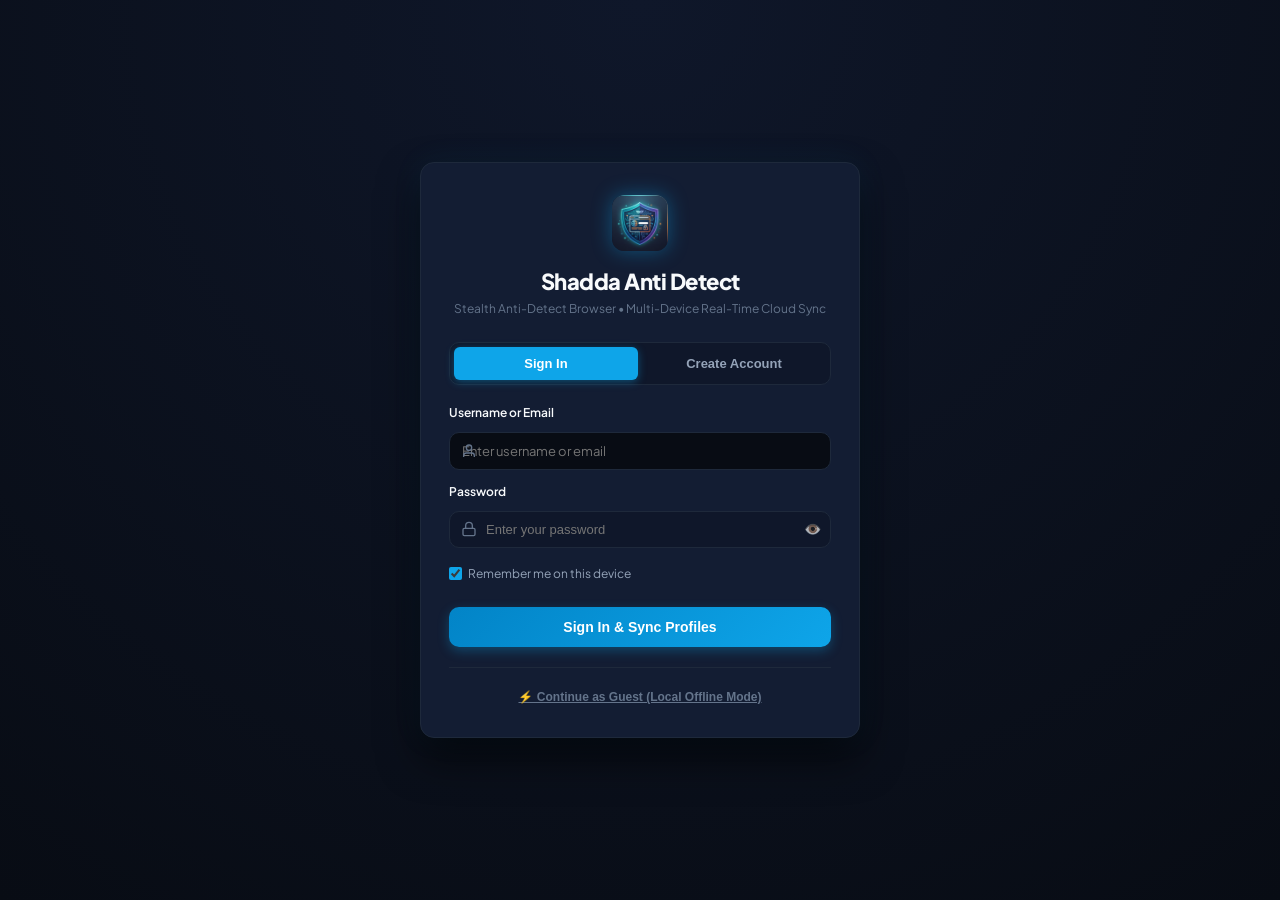
==== android/app/src/main/assets/static/index.html @ b66ddf89 "feat: Add User Login & Register System and Android APK package" ====
<!DOCTYPE html>
<html lang="en">
<head>
  <meta charset="UTF-8">
  <meta name="viewport" content="width=device-width, initial-scale=1.0">
  <title>Shadda Anti Detect v0.1 — Multi-Profile Browser</title>
  <link rel="icon" type="image/x-icon" href="/favicon.ico">
  <link rel="preconnect" href="https://fonts.googleapis.com">
  <link rel="preconnect" href="https://fonts.gstatic.com" crossorigin>
  <link href="https://fonts.googleapis.com/css2?family=Plus+Jakarta+Sans:wght@400;500;600;700;800&family=JetBrains+Mono:wght@400;500;700&display=swap" rel="stylesheet">
  <link rel="stylesheet" href="app.css">
</head>
  <!-- Auth Screen: User Login & Registration -->
  <div id="authScreen" class="auth-screen" style="display: none;">
    <div class="auth-card">
      <div class="auth-brand">
        <img src="/app_icon.png" width="56" height="56" alt="Shadda Anti Detect Logo" class="auth-logo">
        <h1 class="auth-title">Shadda Anti Detect</h1>
        <p class="auth-subtitle">Stealth Anti-Detect Browser • Multi-Device Real-Time Cloud Sync</p>
      </div>

      <!-- Tab Switcher -->
      <div class="auth-tabs">
        <button type="button" class="auth-tab-btn active" id="tabLoginBtn">Sign In</button>
        <button type="button" class="auth-tab-btn" id="tabRegisterBtn">Create Account</button>
      </div>

      <!-- Sign In Form -->
      <form id="loginForm" class="auth-form">
        <div class="auth-alert" id="loginAlert" style="display: none;"></div>

        <div class="form-group">
          <label for="loginIdentifier" style="font-size: 12px; font-weight: 600; color: var(--text-primary); display: block; margin-bottom: 6px;">Username or Email</label>
          <div class="input-with-icon">
            <svg viewBox="0 0 24 24" width="16" height="16" fill="none" stroke="currentColor" stroke-width="2"><path d="M20 21v-2a4 4 0 0 0-4-4H8a4 4 0 0 0-4 4v2"></path><circle cx="12" cy="7" r="4"></circle></svg>
            <input type="text" id="loginIdentifier" placeholder="Enter username or email" required autocomplete="username">
          </div>
        </div>

        <div class="form-group">
          <label for="loginPassword" style="font-size: 12px; font-weight: 600; color: var(--text-primary); display: block; margin-bottom: 6px;">Password</label>
          <div class="input-with-icon">
            <svg viewBox="0 0 24 24" width="16" height="16" fill="none" stroke="currentColor" stroke-width="2"><rect x="3" y="11" width="18" height="11" rx="2" ry="2"></rect><path d="M7 11V7a5 5 0 0 1 10 0v4"></path></svg>
            <input type="password" id="loginPassword" placeholder="Enter your password" required autocomplete="current-password">
            <button type="button" class="btn-toggle-pwd" data-target="loginPassword" title="Show/Hide Password">👁️</button>
          </div>
        </div>

        <div class="auth-options" style="margin: 4px 0 6px 0;">
          <label class="remember-label">
            <input type="checkbox" id="loginRememberMe" checked>
            <span>Remember me on this device</span>
          </label>
        </div>

        <button type="submit" class="btn-primary auth-submit-btn" id="btnSubmitLogin">
          <span>Sign In & Sync Profiles</span>
        </button>
      </form>

      <!-- Register Form -->
      <form id="registerForm" class="auth-form" style="display: none;">
        <div class="auth-alert" id="registerAlert" style="display: none;"></div>

        <div class="form-group">
          <label for="registerUsername" style="font-size: 12px; font-weight: 600; color: var(--text-primary); display: block; margin-bottom: 6px;">Username *</label>
          <div class="input-with-icon">
            <svg viewBox="0 0 24 24" width="16" height="16" fill="none" stroke="currentColor" stroke-width="2"><path d="M20 21v-2a4 4 0 0 0-4-4H8a4 4 0 0 0-4 4v2"></path><circle cx="12" cy="7" r="4"></circle></svg>
            <input type="text" id="registerUsername" placeholder="e.g. shaddo (3-30 letters/numbers)" required autocomplete="username">
          </div>
        </div>

        <div class="form-group">
          <label for="registerEmail" style="font-size: 12px; font-weight: 600; color: var(--text-primary); display: block; margin-bottom: 6px;">Email Address *</label>
          <div class="input-with-icon">
            <svg viewBox="0 0 24 24" width="16" height="16" fill="none" stroke="currentColor" stroke-width="2"><path d="M4 4h16c1.1 0 2 .9 2 2v12c0 1.1-.9 2-2 2H4c-1.1 0-2-.9-2-2V6c0-1.1.9-2 2-2z"></path><polyline points="22,6 12,13 2,6"></polyline></svg>
            <input type="email" id="registerEmail" placeholder="e.g. yourname@example.com" required autocomplete="email">
          </div>
        </div>

        <div class="form-group">
          <label for="registerPassword" style="font-size: 12px; font-weight: 600; color: var(--text-primary); display: block; margin-bottom: 6px;">Password * (min 6 chars)</label>
          <div class="input-with-icon">
            <svg viewBox="0 0 24 24" width="16" height="16" fill="none" stroke="currentColor" stroke-width="2"><rect x="3" y="11" width="18" height="11" rx="2" ry="2"></rect><path d="M7 11V7a5 5 0 0 1 10 0v4"></path></svg>
            <input type="password" id="registerPassword" placeholder="Create password" required minlength="6" autocomplete="new-password">
            <button type="button" class="btn-toggle-pwd" data-target="registerPassword" title="Show/Hide Password">👁️</button>
          </div>
        </div>

        <div class="form-group">
          <label for="registerConfirmPassword" style="font-size: 12px; font-weight: 600; color: var(--text-primary); display: block; margin-bottom: 6px;">Confirm Password *</label>
          <div class="input-with-icon">
            <svg viewBox="0 0 24 24" width="16" height="16" fill="none" stroke="currentColor" stroke-width="2"><rect x="3" y="11" width="18" height="11" rx="2" ry="2"></rect><path d="M7 11V7a5 5 0 0 1 10 0v4"></path></svg>
            <input type="password" id="registerConfirmPassword" placeholder="Re-type password" required minlength="6" autocomplete="new-password">
            <button type="button" class="btn-toggle-pwd" data-target="registerConfirmPassword" title="Show/Hide Password">👁️</button>
          </div>
        </div>

        <button type="submit" class="btn-primary auth-submit-btn" id="btnSubmitRegister">
          <span>Create Account & Start Live Sync</span>
        </button>
      </form>

      <!-- Guest / Offline Local Mode -->
      <div class="auth-footer">
        <button type="button" id="btnGuestMode" class="btn-text" style="font-size: 12px; color: var(--text-muted); text-decoration: underline; cursor: pointer; background: transparent; border: none;">
          ⚡ Continue as Guest (Local Offline Mode)
        </button>
      </div>
    </div>
  </div>

  <div class="app-shell" id="appShell">
    <!-- Top Navigation Bar -->
    <header class="top-nav">
      <div class="nav-brand">
        <div class="brand-logo" style="background: transparent; box-shadow: none;">
          <img src="/app_icon.png" width="36" height="36" alt="Shadda Anti Detect Logo" style="border-radius: 8px; filter: drop-shadow(0 0 8px rgba(14,165,233,0.5));">
        </div>
        <div class="brand-text">
          <h2>Shadda Anti Detect</h2>
          <span class="brand-badge">Multi-Profile Manager</span>
        </div>
      </div>

      <div class="nav-controls">
        <div class="search-box">
          <svg viewBox="0 0 24 24" width="16" height="16" fill="none" stroke="currentColor" stroke-width="2">
            <circle cx="11" cy="11" r="8"></circle>
            <line x1="21" y1="21" x2="16.65" y2="16.65"></line>
          </svg>
          <input type="text" id="searchInput" placeholder="Search profiles, channels, UA...">
        </div>

        

        <button class="btn-secondary" id="btnCloudSync" style="display: flex; align-items: center; gap: 8px; padding: 8px 14px; background: var(--bg-card); border: 1px solid var(--border-color); border-radius: var(--radius-md); color: var(--text-primary); font-size: 13px; font-weight: 600; cursor: pointer;" title="Real-Time Cloud Sync across Devices (Firebase Free)">
          <span id="cloudSyncStatusDot" style="width: 8px; height: 8px; border-radius: 50%; background: #64748b; display: inline-block; transition: all 0.3s; box-shadow: 0 0 6px rgba(100, 116, 139, 0.4);"></span>
          <span style="font-size: 15px;">☁️</span>
          <span id="cloudSyncBtnText">Cloud Sync</span>
        </button>

        <button class="btn-secondary" id="btnCountryProxiesHub" style="display: flex; align-items: center; gap: 8px; padding: 8px 14px; background: var(--bg-card); border: 1px solid var(--border-color); border-radius: var(--radius-md); color: var(--text-primary); font-size: 13px; font-weight: 600; cursor: pointer;" title="Explore & Test Live Country Proxies (Pakistan, India, USA, UK, Germany, Philippines, Russia, etc.)">
          <span style="font-size: 16px;">🌍</span>
          <span>Country Proxies</span>
        </button>

        <button class="btn-secondary" id="btnGithubAccounts" style="display: flex; align-items: center; gap: 8px; padding: 8px 14px; background: var(--bg-card); border: 1px solid var(--border-color); border-radius: var(--radius-md); color: var(--text-primary); font-size: 13px; font-weight: 600; cursor: pointer;">
          <svg viewBox="0 0 24 24" width="16" height="16" fill="currentColor">
            <path d="M12 0c-6.626 0-12 5.373-12 12 0 5.302 3.438 9.8 8.207 11.387.599.111.793-.261.793-.577v-2.234c-3.338.726-4.033-1.416-4.033-1.416-.546-1.387-1.333-1.756-1.333-1.756-1.089-.745.083-.729.083-.729 1.205.084 1.839 1.237 1.839 1.237 1.07 1.834 2.807 1.304 3.492.997.107-.775.418-1.305.762-1.604-2.665-.305-5.467-1.334-5.467-5.931 0-1.311.469-2.381 1.236-3.221-.124-.303-.535-1.524.117-3.176 0 0 1.008-.322 3.301 1.23.957-.266 1.983-.399 3.003-.404 1.02.005 2.047.138 3.006.404 2.291-1.552 3.297-1.23 3.297-1.23.653 1.653.242 2.874.118 3.176.77.84 1.235 1.911 1.235 3.221 0 4.609-2.807 5.624-5.479 5.921.43.372.823 1.102.823 2.222v3.293c0 .319.192.694.801.576 4.765-1.589 8.199-6.086 8.199-11.386 0-6.627-5.373-12-12-12z"/>
          </svg>
          <span>GitHub Accounts</span>
        </button>

        <button class="btn-primary" id="btnNewProfile">
          <svg viewBox="0 0 24 24" width="16" height="16" fill="none" stroke="currentColor" stroke-width="2.5">
            <line x1="12" y1="5" x2="12" y2="19"></line>
            <line x1="5" y1="12" x2="19" y2="12"></line>
          </svg>
          <span>Create Profile</span>
        </button>

        <!-- User Account Menu Button -->
        <div class="user-menu-wrapper" style="position: relative;">
          <button class="btn-secondary" id="btnUserMenu" style="display: flex; align-items: center; gap: 8px; padding: 6px 12px; background: var(--bg-card); border: 1px solid var(--border-color); border-radius: var(--radius-md); color: var(--text-primary); font-size: 13px; font-weight: 600; cursor: pointer;">
            <div id="userAvatarCircle" style="width: 24px; height: 24px; border-radius: 50%; background: linear-gradient(135deg, #0ea5e9, #38bdf8); color: #fff; display: flex; align-items: center; justify-content: center; font-size: 11px; font-weight: 800;">
              U
            </div>
            <span id="navUsername">Account</span>
            <span style="font-size: 10px; opacity: 0.6;">▼</span>
          </button>

          <!-- Dropdown -->
          <div id="userMenuDropdown" style="display: none; position: absolute; top: calc(100% + 6px); right: 0; min-width: 220px; background: var(--bg-surface); border: 1px solid var(--border-color); border-radius: var(--radius-md); box-shadow: 0 10px 25px rgba(0,0,0,0.5); z-index: 1000; padding: 8px;">
            <div style="padding: 8px 10px; border-bottom: 1px solid var(--border-color); margin-bottom: 6px;">
              <div id="menuUserFullName" style="font-weight: 700; font-size: 13px; color: var(--text-primary);">User</div>
              <div id="menuUserEmail" style="font-size: 11.5px; color: var(--text-muted); word-break: break-all;">user@email.com</div>
              <div id="menuUserWorkspace" style="font-size: 10.5px; color: var(--accent-cyan); margin-top: 4px; font-family: 'JetBrains Mono', monospace;">Workspace: ws_user</div>
            </div>
            <button type="button" id="btnOpenCloudSyncFromMenu" class="dropdown-item" style="width: 100%; display: flex; align-items: center; gap: 8px; padding: 8px 10px; border: none; background: transparent; color: var(--text-secondary); font-size: 12px; border-radius: 6px; cursor: pointer; text-align: left;">
              <span>☁️</span> <span>Cloud Sync Settings</span>
            </button>
            <button type="button" id="btnLogout" class="dropdown-item" style="width: 100%; display: flex; align-items: center; gap: 8px; padding: 8px 10px; border: none; background: transparent; color: #ef4444; font-size: 12px; border-radius: 6px; cursor: pointer; text-align: left;">
              <span>🚪</span> <span>Logout & Switch Account</span>
            </button>
          </div>
        </div>
      </div>
    </header>

    <!-- Filter & Stats Bar -->
    <div class="toolbar">
      <div class="filter-pills">
        <button class="pill active" data-filter="all">All (<span id="countAll">0</span>)</button>
        <button class="pill" data-filter="running">Running (<span id="countRunning">0</span>)</button>
        <button class="pill" data-filter="mobile">Mobile Devices (<span id="countMobile">0</span>)</button>
        <button class="pill" data-filter="country">Country Proxies (<span id="countCountry">0</span>)</button>
        <button class="pill" data-filter="github">GitHub Cloud IP (<span id="countGithub">0</span>)</button>
      </div>

      <div class="toolbar-stats" style="display: flex; align-items: center; gap: 10px;">
        <button id="btnSwitchAllDirect" class="btn-text" style="font-size: 11.5px; color: var(--accent-cyan); background: rgba(14, 165, 233, 0.1); border: 1px solid rgba(14, 165, 233, 0.25); border-radius: 6px; padding: 5px 12px; font-weight: 600; cursor: pointer;" title="Make all profiles open instantly in 0.2s with full Anti-Detect stealth">
          ⚡ All Direct (Instant Launch)
        </button>
        <button id="btnAutoUpdateToggle" class="btn-text" style="font-size: 11.5px; color: var(--accent-emerald, #10b981); background: rgba(16, 185, 129, 0.1); border: 1px solid rgba(16, 185, 129, 0.3); border-radius: 6px; padding: 5px 12px; font-weight: 600; cursor: pointer;" title="Turn automatic update notifications on or off">
          🔄 Auto-Update: <span id="autoUpdateState">ON</span>
        </button>
        <span class="status-indicator">
          <span class="pulse-dot"></span>
          System Online
        </span>
      </div>
    </div>

    <!-- Main Content Area: Profiles Grid -->
    <main class="main-content">
      <!-- Remote-Controlled Software Update Announcement Bar -->
      <div id="updateNoticeBar" class="update-notice-bar" style="display: none;">
        <div class="update-notice-content">
          <span class="update-badge">UPDATE</span>
          <div class="update-text">
            <strong id="updateNoticeTitle">Anti-Detect Studio Update Available!</strong>
            <span id="updateNoticeChangelog">Click update to get the latest features and anti-detect patches.</span>
          </div>
        </div>
        <div class="update-actions">
          <button type="button" class="btn-primary update-btn" id="updateNoticeBtn">
            <span id="updateNoticeBtnText">Download Update 🚀</span>
          </button>
        </div>
      </div>

      <div class="profiles-grid" id="profilesGrid">
        <!-- Profile cards rendered dynamically by app.js -->
      </div>

      <!-- Empty State -->
      <div class="empty-state" id="emptyState" style="display: none;">
        <div class="empty-icon">📁</div>
        <h3>No profiles found</h3>
        <p>Create your first isolated browser profile to get started.</p>
        <button class="btn-primary" id="btnEmptyCreate">+ Create Profile</button>
      </div>
    </main>
  </div>

  <!-- Modal: Create / Edit Profile -->
  <div class="modal-overlay" id="profileModal" style="display: none;">
    <div class="modal-card">
      <div class="modal-header">
        <h3 id="modalTitle">Create New Profile</h3>
        <button class="modal-close" id="modalCloseBtn">&times;</button>
      </div>

      <form id="profileForm" class="modal-body">
        <input type="hidden" id="formProfileId">

        <!-- Name & Color -->
        <div class="form-row">
          <div class="form-group flex-3">
            <label>Profile Name / Channel Name *</label>
            <input type="text" id="formName" placeholder="e.g. Channel 1 — Ancient Rome Shorts" required>
          </div>
          <div class="form-group flex-1">
            <label>Color</label>
            <div class="color-picker-wrap">
              <input type="color" id="formColor" value="#0ea5e9">
            </div>
          </div>
        </div>

        <!-- Notes -->
        <div class="form-group">
          <label>Notes / Tags</label>
          <input type="text" id="formNotes" placeholder="e.g. Main Shorts account, upload at 6 PM">
        </div>

        <!-- User-Agent / Device Fingerprint -->
        <div class="form-group">
          <div class="label-with-action">
            <label>Device / User-Agent Fingerprint *</label>
            <button type="button" class="btn-text" id="btnFormRandomUa">🎲 Randomize Device</button>
          </div>
          <select id="formUserAgentSelect" class="form-select" required>
            <!-- Populated dynamically -->
          </select>
        </div>

        <!-- Custom User-Agent Input (Hidden unless Custom is selected) -->
        <div class="form-group" id="formCustomUaGroup" style="display: none;">
          <label>Custom User-Agent String</label>
          <textarea id="formCustomUaInput" rows="2" placeholder="Mozilla/5.0..."></textarea>
        </div>

        <!-- Proxy Configuration -->
        <div class="form-group">
          <label>Proxy Connection</label>
          <div class="radio-cards">
            <label class="radio-card">
              <input type="radio" name="proxyType" value="country">
              <div class="radio-card-content">
                <span class="card-icon">🌍</span>
                <span class="card-title">Country Proxy</span>
                <span class="card-sub">Pakistan, India, USA, UK, Germany, Philippines, etc.</span>
              </div>
            </label>

            <label class="radio-card">
              <input type="radio" name="proxyType" value="github" checked>
              <div class="radio-card-content">
                <span class="card-icon">☁️</span>
                <span class="card-title">GitHub Cloud Runner</span>
                <span class="card-sub">Fresh Microsoft Azure Datacenter IP on launch</span>
              </div>
            </label>

            <label class="radio-card">
              <input type="radio" name="proxyType" value="custom">
              <div class="radio-card-content">
                <span class="card-icon">🔒</span>
                <span class="card-title">Custom Proxy</span>
                <span class="card-sub">SOCKS5 / HTTP proxy of your choice</span>
              </div>
            </label>

            <label class="radio-card">
              <input type="radio" name="proxyType" value="none">
              <div class="radio-card-content">
                <span class="card-icon">🌐</span>
                <span class="card-title">Direct Connection</span>
                <span class="card-sub">Uses your regular network without proxy</span>
              </div>
            </label>
          </div>
        </div>

        <!-- Global Country Proxy Selection Panel -->
        <div id="formCountryProxyGroup" style="display: none; background: rgba(16, 185, 129, 0.04); border: 1px solid rgba(16, 185, 129, 0.3); border-radius: var(--radius-md); padding: 14px; margin-bottom: 16px;">
          <div style="display: flex; justify-content: space-between; align-items: center; margin-bottom: 10px;">
            <label style="font-weight: 700; color: var(--accent-emerald, #10b981); display: flex; align-items: center; gap: 6px; font-size: 13px; margin: 0;">
              <span>🌍</span> Global Country Proxy Pool
            </label>
            <span id="countryProxyCountBadge" style="font-size: 11px; background: rgba(16, 185, 129, 0.15); color: #10b981; padding: 2px 8px; border-radius: 12px; font-weight: 600;">Live Feed Ready</span>
          </div>

          <div style="display: grid; grid-template-columns: 1fr 1fr; gap: 10px; margin-bottom: 10px;">
            <div>
              <label style="font-size: 11.5px; color: var(--text-muted); display: block; margin-bottom: 4px;">Select Country</label>
              <select id="formCountrySelect" class="form-select" style="width: 100%; padding: 8px 10px; background: rgba(255,255,255,0.06); border: 1px solid var(--border-color); border-radius: 6px; color: #fff; font-size: 13px;">
                <option value="PK">🇵🇰 Pakistan</option>
                <option value="IN">🇮🇳 India</option>
                <option value="US">🇺🇸 United States</option>
                <option value="GB">🇬🇧 United Kingdom</option>
                <option value="DE">🇩🇪 Germany</option>
                <option value="PH">🇵🇭 Philippines</option>
                <option value="RU">🇷🇺 Russia</option>
                <option value="CA">🇨🇦 Canada</option>
                <option value="FR">🇫🇷 France</option>
                <option value="NL">🇳🇱 Netherlands</option>
                <option value="SG">🇸🇬 Singapore</option>
                <option value="JP">🇯🇵 Japan</option>
                <option value="AU">🇦🇺 Australia</option>
                <option value="BR">🇧🇷 Brazil</option>
                <option value="TR">🇹🇷 Turkey</option>
                <option value="AE">🇦🇪 United Arab Emirates</option>
              </select>
            </div>
            <div>
              <label style="font-size: 11.5px; color: var(--text-muted); display: block; margin-bottom: 4px;">Assigned Live Proxy</label>
              <div style="display: flex; gap: 6px;">
                <input type="text" id="formCountryProxyInput" placeholder="Click Auto-Assign or pick below" readonly style="flex: 1; font-size: 11.5px; font-family: 'JetBrains Mono', monospace; padding: 8px 10px; background: rgba(255,255,255,0.04); border: 1px solid var(--border-color); border-radius: 6px; color: #10b981; font-weight: 600;">
                <button type="button" id="btnAutoAssignCountryProxy" class="btn-primary" style="padding: 6px 12px; font-size: 11.5px; white-space: nowrap; font-weight: 600; cursor: pointer; background: var(--accent-emerald, #10b981);">
                  ⚡ Auto-Assign
                </button>
              </div>
            </div>
          </div>

          <div id="countryProxyStatusBox" style="background: rgba(0,0,0,0.25); border-radius: 6px; padding: 8px 12px; font-size: 11.5px; display: flex; justify-content: space-between; align-items: center; margin-bottom: 10px;">
            <div id="countryProxyInfoText" style="color: var(--text-muted);">
              Select country and click <strong>Auto-Assign</strong> or select from live verified list below.
            </div>
            <button type="button" id="btnRefreshCountryProxies" class="btn-text" style="font-size: 11px; color: var(--accent-cyan); display: flex; align-items: center; gap: 4px; cursor: pointer;">
              🔄 Refresh List
            </button>
          </div>

          <div style="max-height: 140px; overflow-y: auto; border: 1px solid rgba(255,255,255,0.08); border-radius: 6px; background: rgba(0,0,0,0.2);">
            <table style="width: 100%; border-collapse: collapse; font-size: 11px;">
              <thead>
                <tr style="border-bottom: 1px solid rgba(255,255,255,0.08); color: var(--text-muted); text-align: left;">
                  <th style="padding: 6px 10px;">Proxy Address</th>
                  <th style="padding: 6px 10px;">Type</th>
                  <th style="padding: 6px 10px;">City</th>
                  <th style="padding: 6px 10px;">Ping</th>
                  <th style="padding: 6px 10px; text-align: right;">Action</th>
                </tr>
              </thead>
              <tbody id="countryProxyTableBody">
                <!-- Dynamically populated -->
              </tbody>
            </table>
          </div>
        </div>

        <!-- GitHub Account Selector for this profile -->
        <div class="form-group" id="formGithubAccountGroup">
          <label style="font-size: 12px; color: var(--text-muted); display: flex; justify-content: space-between; align-items: center;">
            <span>GitHub Account for Cloud Runner</span>
            <button type="button" class="btn-text" id="btnOpenGhModalFromForm" style="font-size: 11px;">+ Add New Account</button>
          </label>
          <select id="formGithubAccountSelect" class="form-select">
            <!-- Populated dynamically -->
          </select>
        </div>

        <!-- ixBrowser-Style Easy Custom Proxy Section -->
        <div id="formCustomProxyGroup" style="display: none; background: rgba(14, 165, 233, 0.04); border: 1px solid rgba(14, 165, 233, 0.25); border-radius: var(--radius-md); padding: 14px; margin-bottom: 16px;">
          <div style="display: flex; justify-content: space-between; align-items: center; margin-bottom: 8px;">
            <label style="font-weight: 700; color: var(--accent-cyan); display: flex; align-items: center; gap: 6px; font-size: 13px; margin: 0;">
              <span>⚡</span> Custom Proxy Manager (ixBrowser Style)
            </label>
            <span style="font-size: 11px; color: var(--text-muted);">HTTP / HTTPS / SOCKS5</span>
          </div>

          <!-- Quick Paste Auto-Fill Box -->
          <div style="margin-bottom: 12px;">
            <div style="display: flex; gap: 8px;">
              <input type="text" id="formProxyQuickPaste" placeholder="⚡ Quick Paste: ip:port:user:pass or user:pass@ip:port (auto-fills all)" style="flex: 1; font-size: 12px; font-family: 'JetBrains Mono', monospace; padding: 8px 10px; background: rgba(255,255,255,0.05); border: 1px solid var(--border-color); border-radius: 6px; color: #fff;">
              <button type="button" id="btnAutoFillProxy" class="btn-secondary" style="padding: 6px 14px; font-size: 12px; white-space: nowrap; font-weight: 600; cursor: pointer;">
                Auto-Fill
              </button>
            </div>
            <span style="font-size: 10.5px; color: var(--text-muted); margin-top: 4px; display: block;">
              Works with all proxy formats: <code>ip:port</code>, <code>ip:port:user:pass</code>, <code>user:pass@ip:port</code>, <code>socks5://...</code>
            </span>
          </div>

          <!-- Structured Proxy Inputs Grid -->
          <div style="display: grid; grid-template-columns: 105px 1fr 90px; gap: 8px; margin-bottom: 10px;">
            <div>
              <label style="font-size: 11px; color: var(--text-muted); margin-bottom: 3px; display: block;">Protocol</label>
              <select id="formProxyProtocol" class="form-select" style="padding: 7px 8px; font-size: 12px; font-weight: 600;">
                <option value="http">HTTP</option>
                <option value="https">HTTPS</option>
                <option value="socks5" selected>SOCKS5</option>
              </select>
            </div>
            <div>
              <label style="font-size: 11px; color: var(--text-muted); margin-bottom: 3px; display: block;">Proxy Host / IP</label>
              <input type="text" id="formProxyHost" placeholder="e.g. 185.220.101.5" style="padding: 7px 10px; font-size: 12px; font-family: 'JetBrains Mono', monospace;">
            </div>
            <div>
              <label style="font-size: 11px; color: var(--text-muted); margin-bottom: 3px; display: block;">Port</label>
              <input type="number" id="formProxyPort" placeholder="8080" style="padding: 7px 10px; font-size: 12px; font-family: 'JetBrains Mono', monospace;">
            </div>
          </div>

          <div style="display: grid; grid-template-columns: 1fr 1fr; gap: 8px; margin-bottom: 12px;">
            <div>
              <label style="font-size: 11px; color: var(--text-muted); margin-bottom: 3px; display: block;">Username (Optional)</label>
              <input type="text" id="formProxyUser" placeholder="Leave blank if no auth" style="padding: 7px 10px; font-size: 12px;">
            </div>
            <div>
              <label style="font-size: 11px; color: var(--text-muted); margin-bottom: 3px; display: block;">Password (Optional)</label>
              <input type="password" id="formProxyPass" placeholder="Leave blank if no auth" style="padding: 7px 10px; font-size: 12px;">
            </div>
          </div>

          <!-- Hidden input that holds the assembled customProxy string -->
          <input type="hidden" id="formCustomProxy">

          <!-- 1-Click Test Proxy Button & Status Banner -->
          <div style="display: flex; align-items: center; justify-content: space-between; gap: 10px; flex-wrap: wrap;">
            <button type="button" id="btnTestProxyConn" class="btn-secondary" style="padding: 7px 14px; font-size: 12px; font-weight: 700; display: flex; align-items: center; gap: 6px; background: rgba(14, 165, 233, 0.15); border-color: rgba(14, 165, 233, 0.4); color: var(--accent-cyan); cursor: pointer;">
              <span>⚡</span>
              <span id="btnTestProxyText">Check / Test Proxy</span>
            </button>
            <span id="proxyTestStatusBadge" style="font-size: 11.5px; font-weight: 600; display: none;"></span>
          </div>

          <!-- Diagnostic Result Box -->
          <div id="proxyDiagnosticCard" style="display: none; margin-top: 10px; background: rgba(0,0,0,0.35); border: 1px solid var(--border-color); border-radius: 8px; padding: 10px 12px; font-size: 12px;">
            <div id="proxyDiagContent" style="display: flex; flex-wrap: wrap; gap: 12px; align-items: center;"></div>
            <button type="button" id="btnApplyProxyTimezone" style="display: none; margin-top: 8px; font-size: 11px; background: rgba(16, 185, 129, 0.15); color: #10b981; border: 1px solid rgba(16, 185, 129, 0.35); border-radius: 4px; padding: 5px 10px; cursor: pointer; font-weight: 700;">
              🕒 Auto-Set Profile Timezone to Match Proxy
            </button>
          </div>
        </div>

        <!-- Timezone Configuration -->
        <div class="form-group">
          <label>Timezone (Anti-Detect Spoofing) 🕒</label>
          <select id="formTimezone" class="form-select">
            <optgroup label="⭐ Popular Locations">
              <option value="Asia/Karachi">🇵🇰 Pakistan (Asia/Karachi — PKT UTC+5)</option>
              <option value="Asia/Kolkata">🇮🇳 India (Asia/Kolkata — IST UTC+5:30)</option>
              <option value="Asia/Manila">🇵🇭 Philippines (Asia/Manila — PHT UTC+8)</option>
              <option value="America/New_York" selected>🇺🇸 United States — Eastern (America/New_York — EDT/EST UTC-4/-5)</option>
              <option value="America/Chicago">🇺🇸 United States — Central (America/Chicago — CDT/CST UTC-5/-6)</option>
              <option value="America/Denver">🇺🇸 United States — Mountain (America/Denver — MDT/MST UTC-6/-7)</option>
              <option value="America/Los_Angeles">🇺🇸 United States — Pacific (America/Los_Angeles — PDT/PST UTC-7/-8)</option>
              <option value="Europe/London">🇬🇧 United Kingdom (Europe/London — GMT/BST UTC+0/+1)</option>
              <option value="Europe/Berlin">🇩🇪 Germany (Europe/Berlin — CET/CEST UTC+1/+2)</option>
              <option value="Asia/Dubai">🇦🇪 United Arab Emirates (Asia/Dubai — GST UTC+4)</option>
              <option value="Asia/Singapore">🇸🇬 Singapore (Asia/Singapore — SGT UTC+8)</option>
              <option value="Asia/Tokyo">🇯🇵 Japan (Asia/Tokyo — JST UTC+9)</option>
            </optgroup>
            <optgroup label="🌏 Asia & Middle East">
              <option value="Asia/Riyadh">🇸🇦 Saudi Arabia (Asia/Riyadh — AST UTC+3)</option>
              <option value="Asia/Dhaka">🇧🇩 Bangladesh (Asia/Dhaka — BST UTC+6)</option>
              <option value="Asia/Jakarta">🇮🇩 Indonesia — Jakarta (Asia/Jakarta — WIB UTC+7)</option>
              <option value="Asia/Makassar">🇮🇩 Indonesia — Bali/Makassar (Asia/Makassar — WITA UTC+8)</option>
              <option value="Asia/Kuala_Lumpur">🇲🇾 Malaysia (Asia/Kuala_Lumpur — MYT UTC+8)</option>
              <option value="Asia/Bangkok">🇹🇭 Thailand (Asia/Bangkok — ICT UTC+7)</option>
              <option value="Asia/Ho_Chi_Minh">🇻🇳 Vietnam (Asia/Ho_Chi_Minh — ICT UTC+7)</option>
              <option value="Asia/Seoul">🇰🇷 South Korea (Asia/Seoul — KST UTC+9)</option>
              <option value="Asia/Hong_Kong">🇭🇰 Hong Kong (Asia/Hong_Kong — HKT UTC+8)</option>
              <option value="Asia/Shanghai">🇨🇳 China (Asia/Shanghai — CST UTC+8)</option>
              <option value="Asia/Taipei">🇹🇼 Taiwan (Asia/Taipei — CST UTC+8)</option>
              <option value="Asia/Qatar">🇶🇦 Qatar (Asia/Qatar — AST UTC+3)</option>
              <option value="Asia/Kuwait">🇰🇼 Kuwait (Asia/Kuwait — AST UTC+3)</option>
              <option value="Asia/Muscat">🇴🇲 Oman (Asia/Muscat — GST UTC+4)</option>
              <option value="Asia/Bahrain">🇧🇭 Bahrain (Asia/Bahrain — AST UTC+3)</option>
              <option value="Asia/Baghdad">🇮🇶 Iraq (Asia/Baghdad — AST UTC+3)</option>
              <option value="Asia/Amman">🇯🇴 Jordan (Asia/Amman — EEST UTC+3)</option>
              <option value="Asia/Beirut">🇱🇧 Lebanon (Asia/Beirut — EET/EEST UTC+2/+3)</option>
              <option value="Asia/Jerusalem">🇮🇱 Israel (Asia/Jerusalem — IDT/IST UTC+2/+3)</option>
              <option value="Asia/Tehran">🇮🇷 Iran (Asia/Tehran — IRST UTC+3:30)</option>
              <option value="Asia/Kabul">🇦🇫 Afghanistan (Asia/Kabul — AFT UTC+4:30)</option>
              <option value="Asia/Kathmandu">🇳🇵 Nepal (Asia/Kathmandu — NPT UTC+5:45)</option>
              <option value="Asia/Colombo">🇱🇰 Sri Lanka (Asia/Colombo — SLST UTC+5:30)</option>
              <option value="Asia/Yangon">🇲🇲 Myanmar (Asia/Yangon — MMT UTC+6:30)</option>
              <option value="Asia/Almaty">🇰🇿 Kazakhstan (Asia/Almaty — ALMT UTC+5)</option>
              <option value="Asia/Tashkent">🇺🇿 Uzbekistan (Asia/Tashkent — UZT UTC+5)</option>
            </optgroup>
            <optgroup label="🌍 Europe">
              <option value="Europe/Paris">🇫🇷 France (Europe/Paris — CET/CEST UTC+1/+2)</option>
              <option value="Europe/Amsterdam">🇳🇱 Netherlands (Europe/Amsterdam — CET/CEST UTC+1/+2)</option>
              <option value="Europe/Moscow">🇷🇺 Russia — Moscow (Europe/Moscow — MSK UTC+3)</option>
              <option value="Asia/Yekaterinburg">🇷🇺 Russia — Yekaterinburg (Asia/Yekaterinburg — YEKT UTC+5)</option>
              <option value="Asia/Novosibirsk">🇷🇺 Russia — Novosibirsk (Asia/Novosibirsk — NOVT UTC+7)</option>
              <option value="Asia/Vladivostok">🇷🇺 Russia — Vladivostok (Asia/Vladivostok — VLAT UTC+10)</option>
              <option value="Europe/Rome">🇮🇹 Italy (Europe/Rome — CET/CEST UTC+1/+2)</option>
              <option value="Europe/Madrid">🇪🇸 Spain (Europe/Madrid — CET/CEST UTC+1/+2)</option>
              <option value="Europe/Zurich">🇨🇭 Switzerland (Europe/Zurich — CET/CEST UTC+1/+2)</option>
              <option value="Europe/Stockholm">🇸🇪 Sweden (Europe/Stockholm — CET/CEST UTC+1/+2)</option>
              <option value="Europe/Oslo">🇳🇴 Norway (Europe/Oslo — CET/CEST UTC+1/+2)</option>
              <option value="Europe/Copenhagen">🇩🇰 Denmark (Europe/Copenhagen — CET/CEST UTC+1/+2)</option>
              <option value="Europe/Helsinki">🇫🇮 Finland (Europe/Helsinki — EET/EEST UTC+2/+3)</option>
              <option value="Europe/Warsaw">🇵🇱 Poland (Europe/Warsaw — CET/CEST UTC+1/+2)</option>
              <option value="Europe/Kyiv">🇺🇦 Ukraine (Europe/Kyiv — EET/EEST UTC+2/+3)</option>
              <option value="Europe/Bucharest">🇷🇴 Romania (Europe/Bucharest — EET/EEST UTC+2/+3)</option>
              <option value="Europe/Athens">🇬🇷 Greece (Europe/Athens — EET/EEST UTC+2/+3)</option>
              <option value="Europe/Lisbon">🇵🇹 Portugal (Europe/Lisbon — WET/WEST UTC+0/+1)</option>
              <option value="Europe/Dublin">🇮🇪 Ireland (Europe/Dublin — GMT/IST UTC+0/+1)</option>
              <option value="Europe/Vienna">🇦🇹 Austria (Europe/Vienna — CET/CEST UTC+1/+2)</option>
              <option value="Europe/Brussels">🇧🇪 Belgium (Europe/Brussels — CET/CEST UTC+1/+2)</option>
              <option value="Europe/Prague">🇨🇿 Czech Republic (Europe/Prague — CET/CEST UTC+1/+2)</option>
              <option value="Europe/Budapest">🇭🇺 Hungary (Europe/Budapest — CET/CEST UTC+1/+2)</option>
              <option value="Europe/Istanbul">🇹🇷 Turkey (Europe/Istanbul — TRT UTC+3)</option>
            </optgroup>
            <optgroup label="🌎 Americas">
              <option value="America/Phoenix">🇺🇸 United States — Arizona (America/Phoenix — MST UTC-7)</option>
              <option value="America/Anchorage">🇺🇸 United States — Alaska (America/Anchorage — AKDT/AKST UTC-8/-9)</option>
              <option value="Pacific/Honolulu">🇺🇸 United States — Hawaii (Pacific/Honolulu — HST UTC-10)</option>
              <option value="America/Toronto">🇨🇦 Canada — Toronto / Montreal (America/Toronto — EDT/EST UTC-4/-5)</option>
              <option value="America/Vancouver">🇨🇦 Canada — Vancouver (America/Vancouver — PDT/PST UTC-7/-8)</option>
              <option value="America/Edmonton">🇨🇦 Canada — Edmonton / Calgary (America/Edmonton — MDT/MST UTC-6/-7)</option>
              <option value="America/Winnipeg">🇨🇦 Canada — Winnipeg (America/Winnipeg — CDT/CST UTC-5/-6)</option>
              <option value="America/Halifax">🇨🇦 Canada — Halifax (America/Halifax — ADT/AST UTC-3/-4)</option>
              <option value="America/Mexico_City">🇲🇽 Mexico (America/Mexico_City — CST UTC-6)</option>
              <option value="America/Sao_Paulo">🇧🇷 Brazil (America/Sao_Paulo — BRT UTC-3)</option>
              <option value="America/Argentina/Buenos_Aires">🇦🇷 Argentina (America/Argentina/Buenos_Aires — ART UTC-3)</option>
              <option value="America/Santiago">🇨🇱 Chile (America/Santiago — CLT UTC-3/-4)</option>
              <option value="America/Bogota">🇨🇴 Colombia (America/Bogota — COT UTC-5)</option>
              <option value="America/Lima">🇵🇪 Peru (America/Lima — PET UTC-5)</option>
              <option value="America/Caracas">🇻🇪 Venezuela (America/Caracas — VET UTC-4)</option>
            </optgroup>
            <optgroup label="🦘 Oceania">
              <option value="Australia/Sydney">🇦🇺 Australia — Sydney / Canberra (Australia/Sydney — AEST/AEDT UTC+10/+11)</option>
              <option value="Australia/Melbourne">🇦🇺 Australia — Melbourne (Australia/Melbourne — AEST/AEDT UTC+10/+11)</option>
              <option value="Australia/Brisbane">🇦🇺 Australia — Brisbane (Australia/Brisbane — AEST UTC+10)</option>
              <option value="Australia/Perth">🇦🇺 Australia — Perth (Australia/Perth — AWST UTC+8)</option>
              <option value="Australia/Adelaide">🇦🇺 Australia — Adelaide (Australia/Adelaide — ACST/ACDT UTC+9:30/+10:30)</option>
              <option value="Pacific/Auckland">🇳🇿 New Zealand (Pacific/Auckland — NZDT/NZST UTC+12/+13)</option>
            </optgroup>
            <optgroup label="🌍 Africa">
              <option value="Africa/Cairo">🇪🇬 Egypt (Africa/Cairo — EEST/EET UTC+2/+3)</option>
              <option value="Africa/Johannesburg">🇿🇦 South Africa (Africa/Johannesburg — SAST UTC+2)</option>
              <option value="Africa/Lagos">🇳🇬 Nigeria (Africa/Lagos — WAT UTC+1)</option>
              <option value="Africa/Nairobi">🇰🇪 Kenya (Africa/Nairobi — EAT UTC+3)</option>
              <option value="Africa/Casablanca">🇲🇦 Morocco (Africa/Casablanca — +01 UTC+1)</option>
            </optgroup>
            <optgroup label="🌐 Universal">
              <option value="UTC">🌐 UTC (Universal Coordinated Time / GMT 0:00)</option>
            </optgroup>
          </select>
          <span style="font-size: 11px; color: var(--text-muted); margin-top: 4px; display: block;">
            Websites aur CreepJS ko aapka real Windows Indian timezone (IST) kabhi reveal nahi hoga.
          </span>
        </div>

        <!-- Start URL -->
        <div class="form-group">
          <label>Default Launch URL</label>
          <input type="url" id="formStartUrl" value="https://studio.youtube.com">
        </div>

        <!-- Launch Immediately Checkbox -->
        <!-- Strict Kill Switch Option -->
        <div class="form-group" style="background: rgba(239, 68, 68, 0.06); border: 1px solid rgba(239, 68, 68, 0.3); border-radius: var(--radius-md); padding: 12px 14px; margin-bottom: 12px;">
          <label style="display: flex; align-items: flex-start; gap: 10px; cursor: pointer; text-transform: none; font-size: 13px; font-weight: 600; color: #fff; margin: 0;">
            <input type="checkbox" id="formKillSwitch" checked style="width: 18px; height: 18px; cursor: pointer; accent-color: #ef4444; margin-top: 2px;">
            <div>
              <div style="display: flex; align-items: center; gap: 6px;">
                <span style="color: #f87171;">🛡️ Strict Proxy Kill Switch</span>
                <span style="font-size: 10px; background: rgba(239, 68, 68, 0.25); color: #fca5a5; padding: 1px 6px; border-radius: 4px; font-weight: 700;">AIRTIGHT ZERO LEAK</span>
              </div>
              <span style="font-size: 11.5px; color: var(--text-muted); font-weight: 400; display: block; margin-top: 3px;">
                Locks internet traffic strictly to the selected proxy. If the proxy drops or fails, all network access is completely blocked so your real IP is <strong>never exposed</strong>.
              </span>
            </div>
          </label>
        </div>

        <div class="form-group" id="formAutoLaunchGroup" style="margin-top: 4px;">
          <label style="display: flex; align-items: center; gap: 10px; cursor: pointer; text-transform: none; font-size: 13px; font-weight: 500; color: var(--text-primary);">
            <input type="checkbox" id="formAutoLaunch" checked style="width: 17px; height: 17px; cursor: pointer; accent-color: var(--accent);">
            <span>🚀 Launch browser window immediately after creation</span>
          </label>
        </div>

        <!-- Modal Footer -->
        <div class="modal-footer">
          <button type="button" class="btn-secondary" id="btnCancelModal">Cancel</button>
          <button type="submit" class="btn-primary" id="btnSaveProfile">Save Profile</button>
        </div>
      </form>
    </div>
  </div>

  <!-- Modal: GitHub Accounts Manager -->
  <div class="modal-overlay" id="githubModal" style="display: none;">
    <div class="modal-card" style="max-width: 600px;">
      <div class="modal-header">
        <h3 style="display: flex; align-items: center; gap: 8px;">
          <svg viewBox="0 0 24 24" width="20" height="20" fill="currentColor">
            <path d="M12 0c-6.626 0-12 5.373-12 12 0 5.302 3.438 9.8 8.207 11.387.599.111.793-.261.793-.577v-2.234c-3.338.726-4.033-1.416-4.033-1.416-.546-1.387-1.333-1.756-1.333-1.756-1.089-.745.083-.729.083-.729 1.205.084 1.839 1.237 1.839 1.237 1.07 1.834 2.807 1.304 3.492.997.107-.775.418-1.305.762-1.604-2.665-.305-5.467-1.334-5.467-5.931 0-1.311.469-2.381 1.236-3.221-.124-.303-.535-1.524.117-3.176 0 0 1.008-.322 3.301 1.23.957-.266 1.983-.399 3.003-.404 1.02.005 2.047.138 3.006.404 2.291-1.552 3.297-1.23 3.297-1.23.653 1.653.242 2.874.118 3.176.77.84 1.235 1.911 1.235 3.221 0 4.609-2.807 5.624-5.479 5.921.43.372.823 1.102.823 2.222v3.293c0 .319.192.694.801.576 4.765-1.589 8.199-6.086 8.199-11.386 0-6.627-5.373-12-12-12z"/>
          </svg>
          <span>GitHub Cloud Accounts</span>
        </h3>
        <button class="modal-close" id="githubModalCloseBtn">&times;</button>
      </div>

      <div class="modal-body">
        <p style="font-size: 13px; color: var(--text-secondary); line-height: 1.5; margin-bottom: 16px;">
          Cloud Runner proxies use GitHub Actions (2,000 free minutes/mo per account). Connect multiple accounts so different profiles run from separate quotas and dedicated runner pools.
        </p>

        <div style="font-size: 12px; font-weight: 700; color: var(--text-muted); text-transform: uppercase; margin-bottom: 8px;">
          Connected Accounts
        </div>
        <div id="githubAccountsList" style="display: flex; flex-direction: column; gap: 8px; margin-bottom: 24px;">
          <!-- Loaded dynamically -->
        </div>

        <div style="background: rgba(14, 165, 233, 0.05); border: 1px dashed var(--border-highlight); border-radius: var(--radius-md); padding: 16px;">
          <h4 style="font-size: 13px; font-weight: 700; margin-bottom: 12px; color: var(--text-primary); display: flex; align-items: center; gap: 6px;">
            <span>+ Connect Another GitHub Account</span>
          </h4>

          <!-- Direct Token Generation Link Card -->
          <div style="background: rgba(14, 165, 233, 0.08); border: 1px solid rgba(14, 165, 233, 0.25); border-radius: var(--radius-md); padding: 12px 14px; margin-bottom: 14px;">
            <div style="display: flex; justify-content: space-between; align-items: center; margin-bottom: 6px;">
              <span style="font-size: 12px; font-weight: 700; color: var(--accent-cyan); display: flex; align-items: center; gap: 6px;">
                <span>⚡ 1-Click Direct Token Link:</span>
              </span>
              <div style="display: flex; gap: 6px;">
                <button type="button" id="btnCopyGhLink" class="btn-text" style="font-size: 11px; background: rgba(255,255,255,0.06); padding: 4px 10px; border-radius: 4px; border: 1px solid var(--border-color); color: var(--text-primary); cursor: pointer;">
                  📋 Copy Link
                </button>
                <a id="btnOpenGhLink" href="https://github.com/settings/tokens/new?description=AntiDetect-Studio-Proxy&scopes=repo,workflow" target="_blank" style="font-size: 11px; background: var(--accent-cyan); color: #fff; text-decoration: none; padding: 4px 10px; border-radius: 4px; font-weight: 600; display: inline-flex; align-items: center; gap: 4px;">
                  <span>Open Link ↗</span>
                </a>
              </div>
            </div>
            <p style="font-size: 11.5px; color: var(--text-secondary); line-height: 1.45; margin: 0;">
              Yeh link aap jis bhi browser mein kholenge, wahan GitHub account login karne ke baad <strong>repo & workflow</strong> permissions pehle se select milengi. Bas neeche <strong>"Generate token"</strong> dabayein aur token copy karke yahan daal dein!
            </p>
          </div>

          <form id="addGhAccountForm">
            <div class="form-group">
              <label style="font-size: 12px;">Personal Access Token (PAT) *</label>
              <input type="password" id="ghTokenInput" placeholder="ghp_... or gho_..." required style="font-family: 'JetBrains Mono', monospace; font-size: 12px;">
              <span style="font-size: 11px; color: var(--text-muted); margin-top: 4px; display: block;">
                Token generated via link above (scopes: <code>repo</code> & <code>workflow</code>).
              </span>
            </div>
            <div class="form-row" style="margin-bottom: 12px;">
              <div class="form-group flex-2">
                <label style="font-size: 12px;">Account Label (Optional)</label>
                <input type="text" id="ghLabelInput" placeholder="e.g. Channel 2 Dedicated Account">
              </div>
              <div class="form-group flex-1" style="display: flex; align-items: flex-end; padding-bottom: 6px;">
                <label style="display: flex; align-items: center; gap: 8px; font-size: 12px; cursor: pointer; color: var(--text-primary);">
                  <input type="checkbox" id="ghIsDefaultInput" style="width: 15px; height: 15px; accent-color: var(--accent-cyan);">
                  <span>Default</span>
                </label>
              </div>
            </div>
            <button type="submit" class="btn-primary" id="btnSubmitGhAccount" style="width: 100%; justify-content: center;">
              <span>Verify & Connect Account</span>
            </button>
          </form>
        </div>
      </div>
    </div>
  <!-- Modal: Real-Time Multi-Device Cloud Sync -->
  <div class="modal-overlay" id="cloudSyncModal" style="display: none;">
    <div class="modal-card" style="max-width: 680px; width: 95%;">
      <div class="modal-header">
        <div>
          <h3 style="display: flex; align-items: center; gap: 8px; margin: 0;">
            <span style="font-size: 20px;">☁️</span>
            <span>Real-Time Multi-Device Cloud Sync</span>
          </h3>
          <p style="font-size: 12px; color: var(--text-muted); margin: 4px 0 0 0;">
            Keep your profiles, proxies, and configurations synchronized in real-time across Windows & Mac ($0/month forever with Google Firebase).
          </p>
        </div>
        <button type="button" class="btn-icon" id="btnCloseCloudSyncModal" style="cursor: pointer;">&times;</button>
      </div>

      <div class="modal-body" style="padding: 16px 20px;">
        <!-- Status & Mode Banner -->
        <div id="cloudSyncStatusBanner" style="background: rgba(255, 255, 255, 0.03); border: 1px solid var(--border-color); border-radius: var(--radius-md); padding: 14px 16px; margin-bottom: 18px; display: flex; justify-content: space-between; align-items: center;">
          <div style="display: flex; align-items: center; gap: 12px;">
            <div id="cloudSyncBigDot" style="width: 14px; height: 14px; border-radius: 50%; background: #64748b; box-shadow: 0 0 8px rgba(100, 116, 139, 0.5); transition: all 0.3s;"></div>
            <div>
              <div style="font-size: 13px; font-weight: 700; color: var(--text-primary); display: flex; align-items: center; gap: 8px;">
                <span id="cloudSyncStatusTitle">Offline (Local Workspace)</span>
                <span id="cloudSyncStatusTag" style="font-size: 10px; text-transform: uppercase; background: rgba(255,255,255,0.08); padding: 2px 7px; border-radius: 4px; color: var(--text-muted);">LOCAL ONLY</span>
              </div>
              <div style="font-size: 11.5px; color: var(--text-muted); margin-top: 2px;">
                <span id="cloudSyncLastSyncTime">Last sync: Never</span>
              </div>
            </div>
          </div>
          <div style="display: flex; gap: 8px;">
            <button type="button" id="btnPushCloudSync" class="btn-secondary" style="font-size: 11.5px; padding: 6px 12px; display: none;" title="Push your current local profiles to the cloud room">
              📤 Push to Cloud
            </button>
            <button type="button" id="btnPullCloudSync" class="btn-secondary" style="font-size: 11.5px; padding: 6px 12px; display: none;" title="Fetch latest profiles from cloud room">
              📥 Pull from Cloud
            </button>
          </div>
        </div>

        <!-- Room Key & Database Form -->
        <div style="background: rgba(14, 165, 233, 0.04); border: 1px solid rgba(14, 165, 233, 0.2); border-radius: var(--radius-md); padding: 16px; margin-bottom: 18px;">
          <div class="form-group" style="margin-bottom: 14px;">
            <label style="font-size: 12px; font-weight: 700; color: var(--text-primary); display: flex; justify-content: space-between; align-items: center;">
              <span>🔑 Sync Room Key (Secret Workspace Name) *</span>
              <div style="display: flex; gap: 8px;">
                <button type="button" id="btnGenRoomKey" class="btn-text" style="font-size: 11px; color: var(--accent-cyan); background: transparent; border: none; cursor: pointer; text-decoration: underline;">
                  🎲 Generate Random
                </button>
                <button type="button" id="btnCopyRoomKey" class="btn-text" style="font-size: 11px; color: var(--text-secondary); background: transparent; border: none; cursor: pointer; text-decoration: underline;">
                  📋 Copy Key
                </button>
              </div>
            </label>
            <input type="text" id="cloudSyncRoomKey" placeholder="e.g. shadda-vault-491 or my-team-workspace" style="font-family: 'JetBrains Mono', monospace; font-size: 13px; font-weight: 600; letter-spacing: 0.5px; margin-top: 6px;" required>
            <span style="font-size: 11.5px; color: var(--text-muted); margin-top: 4px; display: block; line-height: 1.4;">
              Devices sharing the <strong>exact same Room Key</strong> will automatically synchronize in real-time. Keep this key private.
            </span>
          </div>

          <div class="form-group" style="margin-bottom: 14px;">
            <label style="font-size: 12px; font-weight: 700; color: var(--text-primary);">
              🌐 Firebase Realtime Database URL
            </label>
            <input type="url" id="cloudSyncFirebaseUrl" placeholder="https://<your-project>-default-rtdb.firebaseio.com" style="font-family: 'JetBrains Mono', monospace; font-size: 12px; margin-top: 6px;" value="https://user-ananlytics-default-rtdb.firebaseio.com">
            <span style="font-size: 11px; color: var(--text-muted); margin-top: 4px; display: block;">
              Pre-configured with free global Firebase endpoint (Ready to use instantly). You can also provide your own personal Firebase DB URL.
            </span>
          </div>

          <div style="display: flex; gap: 10px; margin-top: 16px;">
            <button type="button" id="btnSaveCloudSync" class="btn-primary" style="flex: 2; justify-content: center;">
              <span>⚡ Connect & Start Live Sync</span>
            </button>
            <button type="button" id="btnDisconnectCloudSync" class="btn-secondary" style="flex: 1; justify-content: center; display: none; color: #ef4444; border-color: rgba(239, 68, 68, 0.3);">
              <span>Disconnect</span>
            </button>
          </div>
        </div>

        <!-- 2-Step Multi-Device Guide -->
        <div style="background: rgba(255, 255, 255, 0.02); border: 1px solid var(--border-color); border-radius: var(--radius-md); padding: 14px 16px;">
          <h4 style="font-size: 12px; font-weight: 700; text-transform: uppercase; letter-spacing: 0.5px; color: var(--text-muted); margin: 0 0 10px 0;">
            📱 How to link your 2nd Device (Laptop / Windows / Mac)
          </h4>
          <ol style="margin: 0; padding-left: 20px; font-size: 12px; color: var(--text-secondary); line-height: 1.6;">
            <li>On <strong>Device 1</strong>: Enter a Room Key above and click <strong>"Connect & Start Live Sync"</strong>.</li>
            <li>On <strong>Device 2</strong>: Open Shadda Anti-Detect, open <strong>Cloud Sync</strong>, enter the <strong>exact same Room Key</strong>, and click <strong>"Connect"</strong>.</li>
            <li><strong>Done!</strong> Any profile created, updated, or deleted on either device will mirror across both devices instantly in under 100 milliseconds.</li>
          </ol>
        </div>
      </div>
    </div>
  </div>

  <!-- Modal: Global Country Proxies Hub -->
  <div class="modal-overlay" id="countryProxiesModal" style="display: none;">
    <div class="modal-card" style="max-width: 820px; width: 95%;">
      <div class="modal-header">
        <div>
          <h3 style="display: flex; align-items: center; gap: 8px; margin: 0;">
            <span>🌍</span>
            <span>Global Country Proxy Hub</span>
          </h3>
          <p style="font-size: 12px; color: var(--text-muted); margin: 4px 0 0 0;">
            Live residential & datacenter proxies for Pakistan, India, USA, UK, Germany, Philippines, Russia & more.
          </p>
        </div>
        <button type="button" class="btn-icon" id="btnCloseCountryProxiesModal" style="cursor: pointer;">&times;</button>
      </div>

      <div class="modal-body" style="padding: 16px 20px;">
        <!-- Country Selector Pills -->
        <div style="margin-bottom: 14px;">
          <label style="font-size: 11px; font-weight: 700; color: var(--text-muted); text-transform: uppercase; letter-spacing: 0.5px; display: block; margin-bottom: 8px;">
            Target Country
          </label>
          <div id="countryHubPills" style="display: flex; flex-wrap: wrap; gap: 6px;">
            <!-- Rendered by app.js -->
          </div>
        </div>

        <!-- Controls toolbar -->
        <div style="display: flex; justify-content: space-between; align-items: center; margin-bottom: 12px; background: rgba(255,255,255,0.03); border: 1px solid var(--border-color); border-radius: 8px; padding: 10px 14px;">
          <div style="display: flex; align-items: center; gap: 10px;">
            <span id="countryHubActiveBadge" style="font-size: 14px; font-weight: 700; color: #fff;">
              🇵🇰 Pakistan
            </span>
            <span id="countryHubTzBadge" style="font-size: 11.5px; color: var(--accent-cyan); background: rgba(14, 165, 233, 0.12); padding: 3px 8px; border-radius: 6px;">
              TZ: Asia/Karachi
            </span>
          </div>
          <div style="display: flex; gap: 8px;">
            <button type="button" id="btnCountryHubRefresh" class="btn-secondary" style="padding: 6px 12px; font-size: 12px; display: flex; align-items: center; gap: 6px; cursor: pointer;">
              <span>🔄</span> Refresh Proxies
            </button>
            <button type="button" id="btnCountryHubQuickCreate" class="btn-primary" style="padding: 6px 14px; font-size: 12px; font-weight: 600; display: flex; align-items: center; gap: 6px; cursor: pointer; background: var(--accent-emerald, #10b981);">
              <span>⚡</span> New Profile With Best IP
            </button>
          </div>
        </div>

        <!-- Proxies Table -->
        <div style="max-height: 320px; overflow-y: auto; border: 1px solid rgba(255,255,255,0.08); border-radius: 8px; background: rgba(0,0,0,0.25);">
          <table style="width: 100%; border-collapse: collapse; font-size: 12px;">
            <thead>
              <tr style="border-bottom: 1px solid rgba(255,255,255,0.1); color: var(--text-muted); text-align: left; background: rgba(255,255,255,0.02);">
                <th style="padding: 10px 14px;">Proxy Address</th>
                <th style="padding: 10px 12px;">Type</th>
                <th style="padding: 10px 12px;">City / Region</th>
                <th style="padding: 10px 12px;">Latency</th>
                <th style="padding: 10px 12px;">Status</th>
                <th style="padding: 10px 14px; text-align: right;">Actions</th>
              </tr>
            </thead>
            <tbody id="countryHubTableBody">
              <!-- Rendered dynamically -->
            </tbody>
          </table>
        </div>
      </div>
    </div>
  </div>

  <script src="app.js"></script>
</body>
</html>
---- android/app/src/main/assets/static/app.css ----
:root {
  --bg-main: #080c14;
  --bg-surface: #0f172a;
  --bg-card: #131d33;
  --bg-card-hover: #17233d;
  --border-color: #1e293b;
  --border-highlight: #334155;
  --text-primary: #f8fafc;
  --text-secondary: #94a3b8;
  --text-muted: #64748b;
  --accent-cyan: #0ea5e9;
  --accent-emerald: #10b981;
  --accent-rose: #f43f5e;
  --accent-amber: #f59e0b;
  --accent-indigo: #6366f1;
  --radius-lg: 14px;
  --radius-md: 10px;
  --radius-sm: 6px;
  --shadow-lg: 0 10px 25px -5px rgba(0, 0, 0, 0.5), 0 8px 10px -6px rgba(0, 0, 0, 0.5);
  --shadow-glow-cyan: 0 0 20px rgba(14, 165, 233, 0.35);
  --shadow-glow-green: 0 0 20px rgba(16, 185, 129, 0.35);
}

* {
  box-sizing: border-box;
  margin: 0;
  padding: 0;
}

body {
  font-family: 'Plus Jakarta Sans', -apple-system, BlinkMacSystemFont, sans-serif;
  background-color: var(--bg-main);
  color: var(--text-primary);
  min-height: 100vh;
  display: flex;
  flex-direction: column;
  overflow-x: hidden;
}

/* App Shell */
.app-shell {
  display: flex;
  flex-direction: column;
  min-height: 100vh;
}

/* Top Navigation */
.top-nav {
  display: flex;
  justify-content: space-between;
  align-items: center;
  padding: 14px 28px;
  background-color: var(--bg-surface);
  border-bottom: 1px solid var(--border-color);
  position: sticky;
  top: 0;
  z-index: 100;
}

.nav-brand {
  display: flex;
  align-items: center;
  gap: 14px;
}

.brand-logo {
  width: 38px;
  height: 38px;
  border-radius: var(--radius-md);
  background: linear-gradient(135deg, #0ea5e9, #6366f1);
  display: flex;
  align-items: center;
  justify-content: center;
  color: white;
  box-shadow: var(--shadow-glow-cyan);
}

.brand-text h2 {
  font-size: 17px;
  font-weight: 800;
  letter-spacing: -0.3px;
  color: var(--text-primary);
}

.brand-badge {
  font-size: 11px;
  color: var(--text-muted);
  font-weight: 500;
}

.nav-controls {
  display: flex;
  align-items: center;
  gap: 14px;
}

.search-box {
  display: flex;
  align-items: center;
  gap: 8px;
  background: var(--bg-main);
  border: 1px solid var(--border-color);
  padding: 8px 14px;
  border-radius: var(--radius-md);
  width: 280px;
  color: var(--text-muted);
  transition: all 0.2s;
}

.search-box:focus-within {
  border-color: var(--accent-cyan);
  box-shadow: 0 0 0 2px rgba(14, 165, 233, 0.2);
  color: var(--accent-cyan);
}

.search-box input {
  background: transparent;
  border: none;
  outline: none;
  color: var(--text-primary);
  font-size: 13px;
  width: 100%;
}

/* Toolbar */
.toolbar {
  display: flex;
  justify-content: space-between;
  align-items: center;
  padding: 12px 28px;
  background: rgba(15, 23, 42, 0.6);
  border-bottom: 1px solid var(--border-color);
}

.filter-pills {
  display: flex;
  gap: 8px;
}

.pill {
  background: transparent;
  border: 1px solid var(--border-color);
  color: var(--text-secondary);
  padding: 6px 12px;
  border-radius: 20px;
  font-size: 12px;
  font-weight: 600;
  cursor: pointer;
  transition: all 0.2s;
}

.pill:hover {
  background: var(--border-color);
  color: var(--text-primary);
}

.pill.active {
  background: var(--accent-cyan);
  border-color: var(--accent-cyan);
  color: white;
  box-shadow: 0 2px 10px rgba(14, 165, 233, 0.4);
}

.status-indicator {
  display: flex;
  align-items: center;
  gap: 8px;
  font-size: 12px;
  color: var(--text-muted);
  font-weight: 600;
}

.pulse-dot {
  width: 8px;
  height: 8px;
  border-radius: 50%;
  background: var(--accent-emerald);
  box-shadow: 0 0 8px var(--accent-emerald);
}

/* Buttons */
.btn-primary {
  display: flex;
  align-items: center;
  gap: 8px;
  background: linear-gradient(135deg, #0284c7, #0ea5e9);
  color: white;
  border: none;
  padding: 9px 16px;
  border-radius: var(--radius-md);
  font-size: 13px;
  font-weight: 700;
  cursor: pointer;
  transition: all 0.2s;
  box-shadow: 0 4px 12px rgba(14, 165, 233, 0.3);
}

.btn-primary:hover {
  background: linear-gradient(135deg, #0369a1, #0284c7);
  transform: translateY(-1px);
}

.btn-secondary {
  background: var(--bg-surface);
  border: 1px solid var(--border-color);
  color: var(--text-secondary);
  padding: 9px 16px;
  border-radius: var(--radius-md);
  font-size: 13px;
  font-weight: 600;
  cursor: pointer;
}

.btn-secondary:hover {
  background: var(--border-color);
  color: var(--text-primary);
}

.btn-text {
  background: transparent;
  border: none;
  color: var(--accent-cyan);
  font-size: 11px;
  font-weight: 600;
  cursor: pointer;
}

.btn-text:hover {
  text-decoration: underline;
}

/* Main Content Area */
.main-content {
  flex: 1;
  padding: 24px 28px;
}

/* Compact row / table layout for profiles */
.profiles-grid {
  display: flex;
  flex-direction: column;
  gap: 6px;
  overflow-x: auto;
  padding-bottom: 4px;
}

/* Shared column widths so the header lines up with every row */
.col-serial  { width: 48px;  flex: 0 0 48px;  display: flex; align-items: center; justify-content: center; }
.col-name    { flex: 1 1 240px; min-width: 200px; display: flex; align-items: center; gap: 10px; min-width: 0; }
.col-device  { width: 176px; flex: 0 0 176px; }
.col-proxy   { width: 128px; flex: 0 0 128px; }
.col-tz      { width: 156px; flex: 0 0 156px; }
.col-status  { width: 104px; flex: 0 0 104px; }
.col-actions { flex: 0 0 auto; margin-left: auto; }

/* Header row */
.profiles-header {
  display: flex;
  align-items: center;
  gap: 14px;
  min-width: 1040px;
  padding: 8px 16px;
  font-size: 11px;
  font-weight: 700;
  letter-spacing: 0.4px;
  text-transform: uppercase;
  color: var(--text-muted);
  background: rgba(15, 23, 42, 0.5);
  border: 1px solid var(--border-color);
  border-radius: var(--radius-md);
  position: sticky;
  top: 0;
}

/* One profile as a single line — reuses .profile-card for JS compatibility */
.profile-row {
  flex-direction: row !important;
  align-items: center;
  gap: 14px;
  padding: 10px 16px !important;
  border-radius: var(--radius-md);
  min-width: 1040px;
}

.profile-row:hover {
  transform: none;
  background: var(--bg-card-hover);
  border-color: var(--border-highlight);
  box-shadow: none;
}

.profile-row.active-running {
  border-color: rgba(16, 185, 129, 0.5);
  box-shadow: inset 3px 0 0 var(--accent-emerald);
}

.row-serial {
  min-width: 30px;
  height: 30px;
  padding: 0 6px;
  border: 2px solid var(--accent-cyan);
  border-radius: var(--radius-sm);
  display: flex;
  align-items: center;
  justify-content: center;
  font-size: 13px;
  font-weight: 800;
  font-family: 'JetBrains Mono', monospace;
}

.row-dot {
  width: 10px;
  height: 10px;
  border-radius: 50%;
  flex-shrink: 0;
  box-shadow: 0 0 8px rgba(0, 0, 0, 0.4);
}

.row-name-text { min-width: 0; }

.profile-row .profile-name {
  font-size: 13.5px;
  font-weight: 700;
}

.profile-row .profile-notes {
  font-size: 11.5px;
}

/* Cell chips */
.cell-device,
.cell-proxy,
.cell-tz {
  display: inline-block;
  max-width: 100%;
  font-size: 11.5px;
  font-weight: 600;
  padding: 4px 8px;
  border-radius: var(--radius-sm);
  white-space: nowrap;
  overflow: hidden;
  text-overflow: ellipsis;
  vertical-align: middle;
}

.cell-device.badge-ua {
  color: #38bdf8;
  background: rgba(14, 165, 233, 0.1);
  border: 1px solid rgba(14, 165, 233, 0.25);
}

.cell-proxy {
  border: 1px solid var(--border-color);
  background: var(--bg-surface);
  color: var(--text-secondary);
}

.cell-proxy.proxy-github { color: #c084fc; background: rgba(168, 85, 247, 0.1); border-color: rgba(168, 85, 247, 0.25); }
.cell-proxy.proxy-custom { color: var(--accent-amber); background: rgba(245, 158, 11, 0.1); border-color: rgba(245, 158, 11, 0.25); }
.cell-proxy.proxy-direct { color: var(--text-secondary); }

.cell-tz { color: var(--text-secondary); background: var(--bg-surface); border: 1px solid var(--border-color); }

.cell-status {
  display: inline-flex;
  align-items: center;
  gap: 6px;
  font-size: 11.5px;
  font-weight: 700;
}

.cell-status.status-on { color: var(--accent-emerald); }
.cell-status.status-on .pulse-dot { width: 7px; height: 7px; }
.cell-status.status-off { color: var(--text-muted); }

/* Actions on a row: compact, no top border/margin from the card version */
.profile-row .profile-actions {
  margin-top: 0;
  padding-top: 0;
  border-top: none;
  gap: 6px;
  justify-content: flex-end;
}

.btn-row {
  flex: 0 0 auto;
  padding: 7px 14px;
  font-size: 12.5px;
  box-shadow: none;
}

.profile-row .btn-icon {
  width: 32px;
  height: 32px;
  font-size: 14px;
}

.btn-icon.btn-direct {
  color: var(--accent-cyan);
  border-color: rgba(14, 165, 233, 0.35);
  background: rgba(14, 165, 233, 0.12);
}

.profile-row .btn-test.btn-icon { color: #38bdf8; }

/* Profile Card */
.profile-card {
  background: var(--bg-card);
  border: 1px solid var(--border-color);
  border-radius: var(--radius-lg);
  padding: 20px;
  display: flex;
  flex-direction: column;
  gap: 16px;
  transition: all 0.25s cubic-bezier(0.4, 0, 0.2, 1);
  position: relative;
  overflow: hidden;
}

.profile-card:hover {
  background: var(--bg-card-hover);
  border-color: var(--border-highlight);
  transform: translateY(-2px);
  box-shadow: var(--shadow-lg);
}

.profile-card.active-running {
  border-color: var(--accent-emerald);
  box-shadow: 0 0 20px rgba(16, 185, 129, 0.2);
}

.profile-header {
  display: flex;
  align-items: flex-start;
  gap: 12px;
}

.profile-avatar {
  width: 44px;
  height: 44px;
  border-radius: var(--radius-md);
  display: flex;
  align-items: center;
  justify-content: center;
  color: white;
  font-weight: 800;
  font-size: 16px;
  flex-shrink: 0;
  box-shadow: 0 4px 10px rgba(0, 0, 0, 0.3);
}

.profile-title-area {
  flex: 1;
  min-width: 0;
}

.profile-name {
  font-size: 15px;
  font-weight: 700;
  color: var(--text-primary);
  white-space: nowrap;
  overflow: hidden;
  text-overflow: ellipsis;
}

.profile-notes {
  font-size: 12px;
  color: var(--text-muted);
  margin-top: 2px;
  white-space: nowrap;
  overflow: hidden;
  text-overflow: ellipsis;
}

/* Badges row */
.profile-meta {
  display: flex;
  flex-wrap: wrap;
  gap: 8px;
}

.meta-badge {
  display: inline-flex;
  align-items: center;
  gap: 5px;
  font-size: 11px;
  font-weight: 600;
  padding: 4px 9px;
  border-radius: var(--radius-sm);
  background: var(--bg-surface);
  border: 1px solid var(--border-color);
  color: var(--text-secondary);
}

.meta-badge.badge-ua {
  color: #38bdf8;
  background: rgba(14, 165, 233, 0.1);
  border-color: rgba(14, 165, 233, 0.25);
}

.meta-badge.badge-proxy-github {
  color: #a855f7;
  background: rgba(168, 85, 247, 0.1);
  border-color: rgba(168, 85, 247, 0.25);
}

.meta-badge.badge-proxy-custom {
  color: #f59e0b;
  background: rgba(245, 158, 11, 0.1);
  border-color: rgba(245, 158, 11, 0.25);
}

.meta-badge.badge-running {
  color: #10b981;
  background: rgba(16, 185, 129, 0.15);
  border-color: rgba(16, 185, 129, 0.3);
}

.meta-badge.badge-running .pulse-dot {
  width: 6px;
  height: 6px;
}

/* Action row */
.profile-actions {
  display: flex;
  align-items: center;
  gap: 8px;
  margin-top: auto;
  padding-top: 12px;
  border-top: 1px solid var(--border-color);
}

.btn-launch {
  flex: 1;
  display: flex;
  align-items: center;
  justify-content: center;
  gap: 8px;
  padding: 9px 12px;
  border-radius: var(--radius-md);
  font-size: 13px;
  font-weight: 700;
  cursor: pointer;
  border: none;
  background: linear-gradient(135deg, #10b981, #059669);
  color: white;
  transition: all 0.2s;
  box-shadow: 0 4px 10px rgba(16, 185, 129, 0.25);
}

.btn-launch:hover {
  background: linear-gradient(135deg, #059669, #047857);
  transform: translateY(-1px);
}

.btn-stop {
  flex: 1;
  display: flex;
  align-items: center;
  justify-content: center;
  gap: 8px;
  padding: 9px 12px;
  border-radius: var(--radius-md);
  font-size: 13px;
  font-weight: 700;
  cursor: pointer;
  border: none;
  background: linear-gradient(135deg, #ef4444, #dc2626);
  color: white;
  transition: all 0.2s;
  box-shadow: 0 4px 10px rgba(239, 68, 68, 0.25);
}

.btn-stop:hover {
  background: #b91c1c;
}

.btn-test {
  display: flex;
  align-items: center;
  justify-content: center;
  gap: 6px;
  padding: 8px 11px;
  border-radius: var(--radius-md);
  font-size: 12px;
  font-weight: 700;
  cursor: pointer;
  border: 1px solid rgba(56, 189, 248, 0.35);
  background: rgba(14, 165, 233, 0.12);
  color: #38bdf8;
  transition: all 0.2s;
  white-space: nowrap;
}

.btn-test:hover {
  background: rgba(14, 165, 233, 0.25);
  border-color: #38bdf8;
  transform: translateY(-1px);
}

.btn-edit-profile {
  display: flex;
  align-items: center;
  justify-content: center;
  gap: 6px;
  padding: 8px 12px;
  border-radius: var(--radius-md);
  font-size: 12px;
  font-weight: 700;
  cursor: pointer;
  border: 1px solid rgba(168, 85, 247, 0.35);
  background: rgba(168, 85, 247, 0.12);
  color: #c084fc;
  transition: all 0.2s;
  white-space: nowrap;
}

.btn-edit-profile:hover {
  background: rgba(168, 85, 247, 0.25);
  border-color: #c084fc;
  transform: translateY(-1px);
}

.btn-icon {
  width: 36px;
  height: 36px;
  border-radius: var(--radius-md);
  background: var(--bg-surface);
  border: 1px solid var(--border-color);
  color: var(--text-secondary);
  display: flex;
  align-items: center;
  justify-content: center;
  cursor: pointer;
  transition: all 0.2s;
}

.btn-icon:hover {
  background: var(--border-color);
  color: var(--text-primary);
}

.btn-icon.danger:hover {
  background: rgba(239, 68, 68, 0.15);
  border-color: rgba(239, 68, 68, 0.3);
  color: var(--accent-rose);
}

/* Empty state */
.empty-state {
  text-align: center;
  padding: 80px 20px;
  color: var(--text-muted);
}

.empty-icon {
  font-size: 48px;
  margin-bottom: 12px;
}

.empty-state h3 {
  font-size: 18px;
  color: var(--text-primary);
  margin-bottom: 6px;
}

.empty-state p {
  font-size: 13px;
  margin-bottom: 20px;
}

/* Modal */
.modal-overlay {
  position: fixed;
  top: 0; left: 0; right: 0; bottom: 0;
  background: rgba(0, 0, 0, 0.7);
  backdrop-filter: blur(4px);
  display: flex;
  align-items: center;
  justify-content: center;
  z-index: 1000;
}

.modal-card {
  background: var(--bg-card);
  border: 1px solid var(--border-highlight);
  border-radius: var(--radius-lg);
  width: 540px;
  max-width: 92vw;
  max-height: 90vh;
  display: flex;
  flex-direction: column;
  box-shadow: 0 25px 50px -12px rgba(0, 0, 0, 0.8);
  overflow: hidden;
  animation: modalScale 0.2s cubic-bezier(0.4, 0, 0.2, 1);
}

@keyframes modalScale {
  from { transform: scale(0.95); opacity: 0; }
  to { transform: scale(1); opacity: 1; }
}

.modal-header {
  padding: 18px 24px;
  border-bottom: 1px solid var(--border-color);
  display: flex;
  justify-content: space-between;
  align-items: center;
}

.modal-header h3 {
  font-size: 16px;
  font-weight: 700;
  color: var(--text-primary);
}

.modal-close {
  background: transparent;
  border: none;
  font-size: 24px;
  color: var(--text-muted);
  cursor: pointer;
}

.modal-close:hover {
  color: var(--text-primary);
}

.modal-body {
  padding: 20px 24px;
  overflow-y: auto;
  display: flex;
  flex-direction: column;
  gap: 16px;
}

.form-row {
  display: flex;
  gap: 12px;
}

.flex-3 { flex: 3; }
.flex-1 { flex: 1; }

.form-group {
  display: flex;
  flex-direction: column;
  gap: 6px;
}

.form-group label {
  font-size: 12px;
  font-weight: 600;
  color: var(--text-secondary);
}

.label-with-action {
  display: flex;
  justify-content: space-between;
  align-items: center;
}

.form-group input[type="text"],
.form-group input[type="url"],
.form-group textarea,
.form-select {
  background: var(--bg-main);
  border: 1px solid var(--border-color);
  color: var(--text-primary);
  padding: 10px 12px;
  border-radius: var(--radius-md);
  font-size: 13px;
  font-family: inherit;
  outline: none;
  transition: all 0.2s;
}

.form-group input:focus,
.form-group textarea:focus,
.form-select:focus {
  border-color: var(--accent-cyan);
  box-shadow: 0 0 0 2px rgba(14, 165, 233, 0.2);
}

.color-picker-wrap {
  height: 42px;
  border: 1px solid var(--border-color);
  border-radius: var(--radius-md);
  overflow: hidden;
  background: var(--bg-main);
}

.color-picker-wrap input[type="color"] {
  width: 100%;
  height: 100%;
  border: none;
  padding: 0;
  cursor: pointer;
  background: transparent;
}

.radio-cards {
  display: flex;
  flex-direction: column;
  gap: 8px;
}

.radio-card {
  display: flex;
  align-items: center;
  gap: 12px;
  padding: 12px 14px;
  background: var(--bg-main);
  border: 1px solid var(--border-color);
  border-radius: var(--radius-md);
  cursor: pointer;
  transition: all 0.2s;
}

.radio-card:hover {
  border-color: var(--border-highlight);
}

.radio-card input[type="radio"]:checked + .radio-card-content .card-title {
  color: var(--accent-cyan);
}

.radio-card:has(input[type="radio"]:checked) {
  border-color: var(--accent-cyan);
  background: rgba(14, 165, 233, 0.05);
}

.radio-card-content {
  display: flex;
  flex-direction: column;
  gap: 2px;
}

.card-title {
  font-size: 13px;
  font-weight: 600;
  color: var(--text-primary);
}

.card-sub {
  font-size: 11px;
  color: var(--text-muted);
}

.modal-footer {
  display: flex;
  justify-content: flex-end;
  gap: 10px;
  padding-top: 14px;
  border-top: 1px solid var(--border-color);
  margin-top: 6px;
}

/* ==========================================
   REMOTE-CONTROLLED BANNER & POPUP ADS
   ========================================== */
.ad-banner-container {
  margin-bottom: 24px;
  animation: fadeInDown 0.4s ease;
}

.ad-banner-card {
  display: flex;
  align-items: center;
  justify-content: space-between;
  gap: 20px;
  background: linear-gradient(135deg, rgba(15, 23, 42, 0.95), rgba(30, 41, 59, 0.8));
  border: 1px solid rgba(14, 165, 233, 0.35);
  border-radius: var(--radius-lg);
  padding: 18px 24px;
  box-shadow: 0 10px 25px -5px rgba(0, 0, 0, 0.5), var(--shadow-glow-cyan);
  position: relative;
  overflow: hidden;
}

.ad-banner-card::before {
  content: '';
  position: absolute;
  top: 0;
  left: 0;
  width: 4px;
  height: 100%;
  background: linear-gradient(180deg, var(--accent-cyan), var(--accent-indigo));
}

.ad-banner-content {
  display: flex;
  flex-direction: column;
  gap: 6px;
}

.ad-badge-tag {
  align-self: flex-start;
  font-size: 10px;
  font-weight: 800;
  letter-spacing: 0.8px;
  text-transform: uppercase;
  padding: 2px 8px;
  border-radius: 4px;
  background: rgba(14, 165, 233, 0.18);
  color: var(--accent-cyan);
  border: 1px solid rgba(14, 165, 233, 0.3);
}

.ad-banner-title {
  font-size: 15px;
  font-weight: 700;
  color: var(--text-primary);
  margin: 0;
}

.ad-banner-desc {
  font-size: 13px;
  color: var(--text-secondary);
  line-height: 1.4;
  margin: 0;
}

.btn-ad-action {
  display: inline-flex;
  align-items: center;
  gap: 8px;
  padding: 10px 18px;
  background: linear-gradient(135deg, #0ea5e9, #6366f1);
  color: #fff;
  border-radius: var(--radius-md);
  text-decoration: none;
  font-size: 13px;
  font-weight: 700;
  white-space: nowrap;
  box-shadow: 0 4px 15px rgba(14, 165, 233, 0.35);
  transition: all 0.2s ease;
}

.btn-ad-action:hover {
  transform: translateY(-1px);
  box-shadow: 0 6px 20px rgba(14, 165, 233, 0.5);
  color: #fff;
}

/* Popup Modal */
.ad-popup-card {
  max-width: 460px;
  border: 1px solid rgba(14, 165, 233, 0.4);
  box-shadow: 0 25px 50px -12px rgba(0, 0, 0, 0.7), var(--shadow-glow-cyan);
  animation: zoomIn 0.3s ease;
}

.ad-popup-header {
  border-bottom: none;
  padding-bottom: 0;
}

.ad-popup-body {
  display: flex;
  flex-direction: column;
  align-items: center;
  text-align: center;
  padding: 10px 24px 24px;
  gap: 12px;
}

.ad-popup-icon {
  font-size: 40px;
  margin-bottom: 4px;
}

.ad-popup-title {
  font-size: 19px;
  font-weight: 800;
  color: var(--text-primary);
}

.ad-popup-message {
  font-size: 14px;
  color: var(--text-secondary);
  line-height: 1.5;
}

.ad-popup-actions {
  display: flex;
  gap: 12px;
  width: 100%;
  margin-top: 10px;
}

.ad-popup-cta {
  flex: 2;
  justify-content: center;
  text-decoration: none;
}

.ad-popup-actions .btn-secondary {
  flex: 1;
  justify-content: center;
}

@keyframes fadeInDown {
  from { opacity: 0; transform: translateY(-10px); }
  to { opacity: 1; transform: translateY(0); }
}

@keyframes zoomIn {
  from { opacity: 0; transform: scale(0.95); }
  to { opacity: 1; transform: scale(1); }
}

/* Software Update Broadcaster Banner */
.update-notice-bar {
  background: linear-gradient(135deg, rgba(16, 185, 129, 0.12), rgba(14, 165, 233, 0.15));
  border: 1px solid rgba(16, 185, 129, 0.4);
  border-radius: var(--radius-lg);
  padding: 14px 20px;
  margin-bottom: 20px;
  display: flex;
  justify-content: space-between;
  align-items: center;
  gap: 16px;
  box-shadow: 0 4px 20px rgba(16, 185, 129, 0.15);
  animation: fadeInDown 0.3s ease-out;
}

.update-notice-content {
  display: flex;
  align-items: center;
  gap: 14px;
}

.update-badge {
  background: #10b981;
  color: #000;
  font-size: 11px;
  font-weight: 800;
  padding: 4px 8px;
  border-radius: 4px;
  letter-spacing: 0.5px;
}

.update-text {
  display: flex;
  flex-direction: column;
  gap: 3px;
}

.update-text strong {
  font-size: 14px;
  color: #fff;
}

.update-text span {
  font-size: 12px;
  color: var(--text-secondary);
}

.update-actions .update-btn {
  background: linear-gradient(135deg, #10b981, #0ea5e9);
  color: #000;
  font-weight: 700;
  padding: 8px 18px;
  border-radius: var(--radius-md);
  text-decoration: none;
  font-size: 13px;
  white-space: nowrap;
  display: inline-flex;
  align-items: center;
}

.update-actions .update-btn:hover {
  filter: brightness(1.15);
  transform: translateY(-1px);
}
.update-install-progress {
  margin: 0 0 14px;
  padding: 12px;
  border: 1px solid rgba(14, 165, 233, 0.35);
  border-radius: 10px;
  background: rgba(14, 165, 233, 0.08);
}

.update-install-progress[hidden] { display: none; }

.update-progress-track {
  height: 9px;
  overflow: hidden;
  border-radius: 999px;
  background: rgba(148, 163, 184, 0.22);
}

.update-progress-fill {
  width: 0;
  height: 100%;
  border-radius: inherit;
  background: linear-gradient(90deg, #0ea5e9, #34d399);
  transition: width 0.25s ease;
}

.update-progress-text {
  margin-top: 8px;
  color: var(--text-secondary);
  font-size: 12px;
  line-height: 1.4;
}

/* ── Auth Screen (Login & Register) ── */
.auth-screen {
  min-height: 100vh;
  display: flex;
  align-items: center;
  justify-content: center;
  padding: 24px;
  background: radial-gradient(circle at top, #0f172a 0%, #080c14 100%);
  position: relative;
  z-index: 1000;
}

.auth-card {
  width: 100%;
  max-width: 440px;
  background: var(--bg-card);
  border: 1px solid var(--border-color);
  border-radius: var(--radius-lg);
  padding: 32px 28px;
  box-shadow: 0 20px 40px rgba(0, 0, 0, 0.6), 0 0 30px rgba(14, 165, 233, 0.08);
  display: flex;
  flex-direction: column;
}

.auth-brand {
  text-align: center;
  margin-bottom: 24px;
}

.auth-logo {
  border-radius: 12px;
  box-shadow: 0 0 20px rgba(14, 165, 233, 0.4);
  margin-bottom: 12px;
}

.auth-title {
  font-size: 22px;
  font-weight: 800;
  color: var(--text-primary);
  letter-spacing: -0.5px;
}

.auth-subtitle {
  font-size: 12px;
  color: var(--text-muted);
  margin-top: 6px;
  line-height: 1.4;
}

.auth-tabs {
  display: flex;
  background: var(--bg-surface);
  border: 1px solid var(--border-color);
  border-radius: var(--radius-md);
  padding: 4px;
  margin-bottom: 20px;
  gap: 4px;
}

.auth-tab-btn {
  flex: 1;
  padding: 9px 14px;
  border: none;
  background: transparent;
  color: var(--text-secondary);
  font-size: 13px;
  font-weight: 600;
  border-radius: var(--radius-sm);
  cursor: pointer;
  transition: all 0.2s;
}

.auth-tab-btn.active {
  background: var(--accent-cyan);
  color: #fff;
  box-shadow: 0 2px 8px rgba(14, 165, 233, 0.4);
}

.auth-form {
  display: flex;
  flex-direction: column;
  gap: 14px;
}

.auth-alert {
  padding: 10px 14px;
  border-radius: var(--radius-sm);
  font-size: 12px;
  line-height: 1.4;
  margin-bottom: 6px;
}
.auth-alert.error {
  background: rgba(239, 68, 68, 0.12);
  border: 1px solid rgba(239, 68, 68, 0.3);
  color: #ef4444;
}
.auth-alert.success {
  background: rgba(16, 185, 129, 0.12);
  border: 1px solid rgba(16, 185, 129, 0.3);
  color: #10b981;
}

.input-with-icon {
  position: relative;
  display: flex;
  align-items: center;
}

.input-with-icon svg {
  position: absolute;
  left: 12px;
  color: var(--text-muted);
  pointer-events: none;
}

.input-with-icon input {
  width: 100%;
  padding: 10px 38px 10px 36px;
  background: var(--bg-surface);
  border: 1px solid var(--border-color);
  border-radius: var(--radius-md);
  color: var(--text-primary);
  font-size: 13px;
  transition: border-color 0.2s;
}

.input-with-icon input:focus {
  outline: none;
  border-color: var(--accent-cyan);
  box-shadow: 0 0 0 2px rgba(14, 165, 233, 0.2);
}

.btn-toggle-pwd {
  position: absolute;
  right: 10px;
  background: transparent;
  border: none;
  cursor: pointer;
  font-size: 14px;
  opacity: 0.7;
  transition: opacity 0.2s;
}
.btn-toggle-pwd:hover {
  opacity: 1;
}

.auth-options {
  display: flex;
  justify-content: space-between;
  align-items: center;
  font-size: 12px;
}

.remember-label {
  display: flex;
  align-items: center;
  gap: 6px;
  cursor: pointer;
  color: var(--text-secondary);
}

.remember-label input {
  accent-color: var(--accent-cyan);
}

.auth-submit-btn {
  width: 100%;
  padding: 12px;
  justify-content: center;
  font-size: 14px;
  font-weight: 700;
  border-radius: var(--radius-md);
  margin-top: 6px;
}

.auth-footer {
  text-align: center;
  margin-top: 20px;
  padding-top: 16px;
  border-top: 1px solid var(--border-color);
}

.dropdown-item:hover {
  background: rgba(255, 255, 255, 0.06) !important;
  color: var(--text-primary) !important;
}
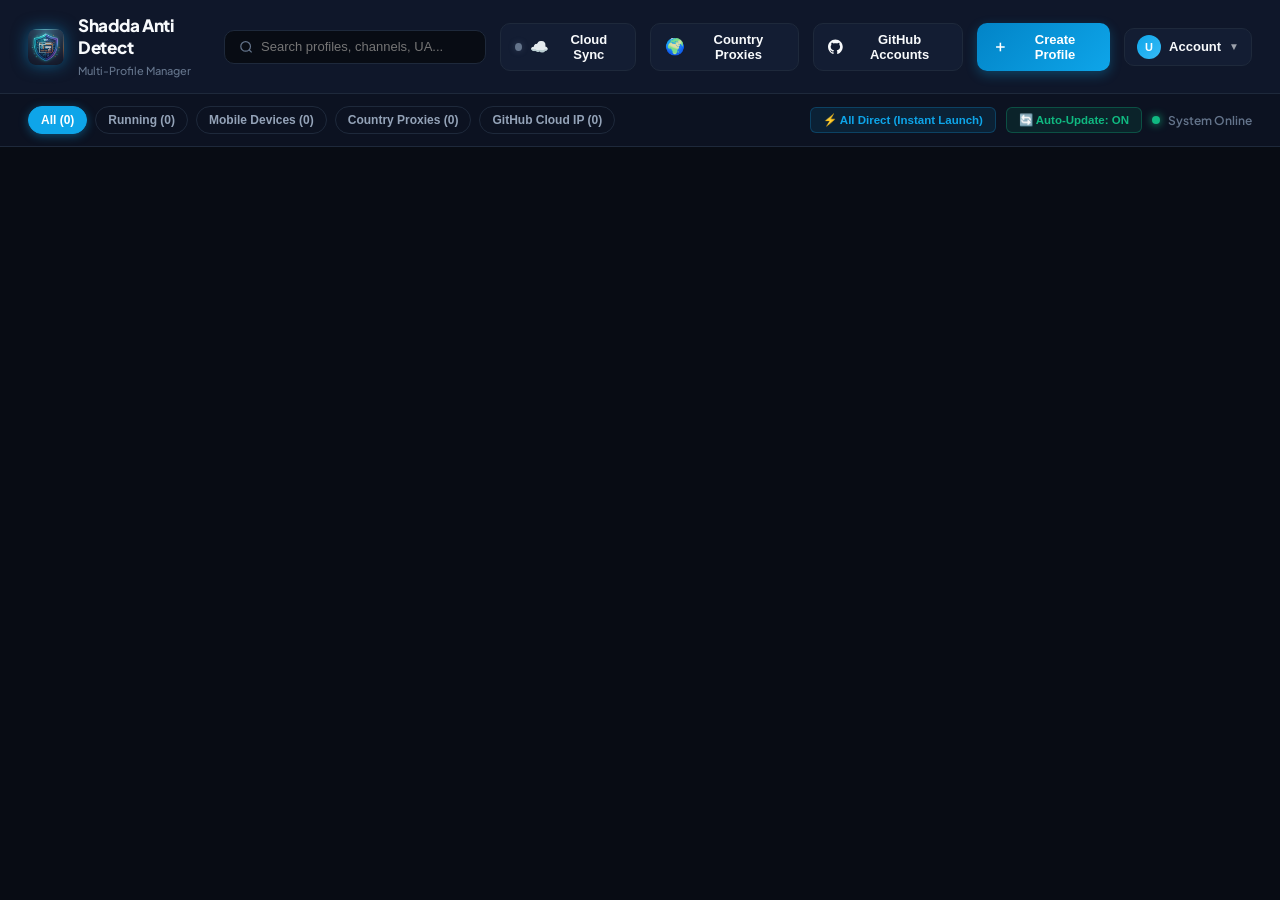
==== commit 981306a3: "v0.3: Permanent specific proxy selection, zero-switching lock, YouTube-only automation workflows" ====
--- a/android/app/src/main/assets/static/index.html
+++ b/android/app/src/main/assets/static/index.html
@@ -3,7 +3,7 @@
 <head>
   <meta charset="UTF-8">
   <meta name="viewport" content="width=device-width, initial-scale=1.0">
-  <title>Shadda Anti Detect v0.1 — Multi-Profile Browser</title>
+  <title>Shadda Anti Detect v0.2 — Multi-Profile Browser</title>
   <link rel="icon" type="image/x-icon" href="/favicon.ico">
   <link rel="preconnect" href="https://fonts.googleapis.com">
   <link rel="preconnect" href="https://fonts.gstatic.com" crossorigin>
@@ -292,21 +292,36 @@
           <textarea id="formCustomUaInput" rows="2" placeholder="Mozilla/5.0..."></textarea>
         </div>
 
+        <!-- Selected Permanent Proxy Indicator Card -->
+        <div id="selectedProxyIndicatorCard" style="background: rgba(14, 165, 233, 0.08); border: 1px solid rgba(14, 165, 233, 0.35); border-radius: var(--radius-md); padding: 12px 14px; margin-bottom: 14px; display: flex; align-items: center; justify-content: space-between;">
+          <div>
+            <div style="font-size: 11px; color: var(--accent-cyan); font-weight: 700; text-transform: uppercase; letter-spacing: 0.5px;">🔒 Assigned Proxy for this Profile</div>
+            <div id="selectedProxyDisplayText" style="font-size: 13.5px; font-weight: 700; color: #fff; margin-top: 2px;">
+              <span style="color: var(--text-muted);">None selected (Pick from pool below or direct)</span>
+            </div>
+          </div>
+          <button type="button" id="btnClearSelectedProxy" class="btn-text" style="font-size: 11px; color: #f87171; display: none; cursor: pointer;">✕ Remove Lock</button>
+        </div>
+
+        <input type="hidden" id="formAssignedProxyId">
+        <input type="hidden" id="formAssignedProxyNumber">
+        <input type="hidden" id="formAssignedProxyLabel">
+
         <!-- Proxy Configuration -->
         <div class="form-group">
-          <label>Proxy Connection</label>
+          <label>Proxy Connection Mode</label>
           <div class="radio-cards">
             <label class="radio-card">
-              <input type="radio" name="proxyType" value="country">
+              <input type="radio" name="proxyType" value="country" checked>
               <div class="radio-card-content">
-                <span class="card-icon">🌍</span>
-                <span class="card-title">Country Proxy</span>
-                <span class="card-sub">Pakistan, India, USA, UK, Germany, Philippines, etc.</span>
+                <span class="card-icon">🔒</span>
+                <span class="card-title">Permanent Proxy Pool</span>
+                <span class="card-sub">Select & permanently lock a dedicated proxy (Proxy #1, #2...)</span>
               </div>
             </label>
 
             <label class="radio-card">
-              <input type="radio" name="proxyType" value="github" checked>
+              <input type="radio" name="proxyType" value="github">
               <div class="radio-card-content">
                 <span class="card-icon">☁️</span>
                 <span class="card-title">GitHub Cloud Runner</span>
@@ -317,7 +332,7 @@
             <label class="radio-card">
               <input type="radio" name="proxyType" value="custom">
               <div class="radio-card-content">
-                <span class="card-icon">🔒</span>
+                <span class="card-icon">⚡</span>
                 <span class="card-title">Custom Proxy</span>
                 <span class="card-sub">SOCKS5 / HTTP proxy of your choice</span>
               </div>
@@ -334,70 +349,62 @@
           </div>
         </div>
 
-        <!-- Global Country Proxy Selection Panel -->
-        <div id="formCountryProxyGroup" style="display: none; background: rgba(16, 185, 129, 0.04); border: 1px solid rgba(16, 185, 129, 0.3); border-radius: var(--radius-md); padding: 14px; margin-bottom: 16px;">
+        <!-- Master Selectable Proxy Pool Panel with Assignment Tracking -->
+        <div id="formCountryProxyGroup" style="display: block; background: rgba(16, 185, 129, 0.04); border: 1px solid rgba(16, 185, 129, 0.3); border-radius: var(--radius-md); padding: 14px; margin-bottom: 16px;">
           <div style="display: flex; justify-content: space-between; align-items: center; margin-bottom: 10px;">
             <label style="font-weight: 700; color: var(--accent-emerald, #10b981); display: flex; align-items: center; gap: 6px; font-size: 13px; margin: 0;">
-              <span>🌍</span> Global Country Proxy Pool
+              <span>🔒</span> Select Dedicated Proxy to Lock for this Profile
             </label>
-            <span id="countryProxyCountBadge" style="font-size: 11px; background: rgba(16, 185, 129, 0.15); color: #10b981; padding: 2px 8px; border-radius: 12px; font-weight: 600;">Live Feed Ready</span>
-          </div>
-
-          <div style="display: grid; grid-template-columns: 1fr 1fr; gap: 10px; margin-bottom: 10px;">
-            <div>
-              <label style="font-size: 11.5px; color: var(--text-muted); display: block; margin-bottom: 4px;">Select Country</label>
-              <select id="formCountrySelect" class="form-select" style="width: 100%; padding: 8px 10px; background: rgba(255,255,255,0.06); border: 1px solid var(--border-color); border-radius: 6px; color: #fff; font-size: 13px;">
-                <option value="PK">🇵🇰 Pakistan</option>
-                <option value="IN">🇮🇳 India</option>
-                <option value="US">🇺🇸 United States</option>
-                <option value="GB">🇬🇧 United Kingdom</option>
-                <option value="DE">🇩🇪 Germany</option>
-                <option value="PH">🇵🇭 Philippines</option>
-                <option value="RU">🇷🇺 Russia</option>
-                <option value="CA">🇨🇦 Canada</option>
-                <option value="FR">🇫🇷 France</option>
-                <option value="NL">🇳🇱 Netherlands</option>
-                <option value="SG">🇸🇬 Singapore</option>
-                <option value="JP">🇯🇵 Japan</option>
-                <option value="AU">🇦🇺 Australia</option>
-                <option value="BR">🇧🇷 Brazil</option>
-                <option value="TR">🇹🇷 Turkey</option>
-                <option value="AE">🇦🇪 United Arab Emirates</option>
-              </select>
-            </div>
-            <div>
-              <label style="font-size: 11.5px; color: var(--text-muted); display: block; margin-bottom: 4px;">Assigned Live Proxy</label>
-              <div style="display: flex; gap: 6px;">
-                <input type="text" id="formCountryProxyInput" placeholder="Click Auto-Assign or pick below" readonly style="flex: 1; font-size: 11.5px; font-family: 'JetBrains Mono', monospace; padding: 8px 10px; background: rgba(255,255,255,0.04); border: 1px solid var(--border-color); border-radius: 6px; color: #10b981; font-weight: 600;">
-                <button type="button" id="btnAutoAssignCountryProxy" class="btn-primary" style="padding: 6px 12px; font-size: 11.5px; white-space: nowrap; font-weight: 600; cursor: pointer; background: var(--accent-emerald, #10b981);">
-                  ⚡ Auto-Assign
-                </button>
-              </div>
-            </div>
-          </div>
-
-          <div id="countryProxyStatusBox" style="background: rgba(0,0,0,0.25); border-radius: 6px; padding: 8px 12px; font-size: 11.5px; display: flex; justify-content: space-between; align-items: center; margin-bottom: 10px;">
-            <div id="countryProxyInfoText" style="color: var(--text-muted);">
-              Select country and click <strong>Auto-Assign</strong> or select from live verified list below.
-            </div>
-            <button type="button" id="btnRefreshCountryProxies" class="btn-text" style="font-size: 11px; color: var(--accent-cyan); display: flex; align-items: center; gap: 4px; cursor: pointer;">
-              🔄 Refresh List
-            </button>
-          </div>
-
-          <div style="max-height: 140px; overflow-y: auto; border: 1px solid rgba(255,255,255,0.08); border-radius: 6px; background: rgba(0,0,0,0.2);">
-            <table style="width: 100%; border-collapse: collapse; font-size: 11px;">
+            <span id="countryProxyCountBadge" style="font-size: 11px; background: rgba(16, 185, 129, 0.15); color: #10b981; padding: 2px 8px; border-radius: 12px; font-weight: 600;">Loading Pool...</span>
+          </div>
+
+          <!-- Search and Filter Controls -->
+          <div style="display: flex; gap: 8px; margin-bottom: 10px; align-items: center;">
+            <input type="text" id="proxyPoolSearchInput" placeholder="🔍 Search by Proxy #, Country, City, IP..." style="flex: 1; font-size: 12px; padding: 7px 10px; background: rgba(0,0,0,0.3); border: 1px solid var(--border-color); border-radius: 6px; color: #fff;">
+            <select id="formCountrySelect" class="form-select" style="width: 140px; padding: 7px 8px; font-size: 12px;">
+              <option value="ALL">🌐 All Countries</option>
+              <option value="PH">🇵🇭 Philippines</option>
+              <option value="US">🇺🇸 United States</option>
+              <option value="GB">🇬🇧 United Kingdom</option>
+              <option value="DE">🇩🇪 Germany</option>
+              <option value="PK">🇵🇰 Pakistan</option>
+              <option value="IN">🇮🇳 India</option>
+              <option value="NL">🇳🇱 Netherlands</option>
+              <option value="SG">🇸🇬 Singapore</option>
+              <option value="JP">🇯🇵 Japan</option>
+              <option value="CA">🇨🇦 Canada</option>
+              <option value="FR">🇫🇷 France</option>
+            </select>
+            <button type="button" id="btnRefreshProxyPool" class="btn-secondary" style="padding: 7px 12px; font-size: 11.5px; white-space: nowrap; cursor: pointer;">
+              🔄 Refresh
+            </button>
+          </div>
+
+          <!-- Status Filter Tabs -->
+          <div style="display: flex; gap: 6px; margin-bottom: 10px;">
+            <button type="button" id="tabFilterAllProxies" class="btn-text" style="font-size: 11px; font-weight: 700; padding: 4px 10px; border-radius: 4px; background: rgba(255,255,255,0.08); color: #fff; cursor: pointer;">All Proxies</button>
+            <button type="button" id="tabFilterAvailableProxies" class="btn-text" style="font-size: 11px; font-weight: 600; padding: 4px 10px; border-radius: 4px; background: rgba(16, 185, 129, 0.12); color: #10b981; border: 1px solid rgba(16, 185, 129, 0.25); cursor: pointer;">🟢 Available Only</button>
+            <button type="button" id="tabFilterAssignedProxies" class="btn-text" style="font-size: 11px; font-weight: 600; padding: 4px 10px; border-radius: 4px; background: rgba(245, 158, 11, 0.1); color: #f59e0b; border: 1px solid rgba(245, 158, 11, 0.25); cursor: pointer;">🔒 Already Assigned</button>
+          </div>
+
+          <!-- Hidden raw input for compatibility -->
+          <input type="hidden" id="formCountryProxyInput">
+
+          <!-- Selectable Proxy Table -->
+          <div style="max-height: 220px; overflow-y: auto; border: 1px solid rgba(255,255,255,0.08); border-radius: 6px; background: rgba(0,0,0,0.25);">
+            <table style="width: 100%; border-collapse: collapse; font-size: 11.5px;">
               <thead>
-                <tr style="border-bottom: 1px solid rgba(255,255,255,0.08); color: var(--text-muted); text-align: left;">
-                  <th style="padding: 6px 10px;">Proxy Address</th>
-                  <th style="padding: 6px 10px;">Type</th>
-                  <th style="padding: 6px 10px;">City</th>
-                  <th style="padding: 6px 10px;">Ping</th>
-                  <th style="padding: 6px 10px; text-align: right;">Action</th>
+                <tr style="border-bottom: 1px solid rgba(255,255,255,0.08); color: var(--text-muted); text-align: left; position: sticky; top: 0; background: rgba(15, 23, 42, 0.95); z-index: 1;">
+                  <th style="padding: 8px 10px;">Proxy #</th>
+                  <th style="padding: 8px 10px;">Country / City</th>
+                  <th style="padding: 8px 10px;">Host : Port</th>
+                  <th style="padding: 8px 10px;">Ping</th>
+                  <th style="padding: 8px 10px;">Assignment Status</th>
+                  <th style="padding: 8px 10px; text-align: right;">Action</th>
                 </tr>
               </thead>
-              <tbody id="countryProxyTableBody">
-                <!-- Dynamically populated -->
+              <tbody id="proxyPoolTableBody">
+                <!-- Dynamically populated from /api/proxies/pool -->
               </tbody>
             </table>
           </div>
@@ -624,6 +631,69 @@
           </label>
         </div>
 
+        <!-- Automation for this Profile (GitHub Actions) -->
+        <!-- Automation for this Profile (YouTube + GitHub Actions) -->
+        <div class="form-group" style="background: rgba(239, 68, 68, 0.05); border: 1px solid rgba(239, 68, 68, 0.28); border-radius: var(--radius-md); padding: 14px; margin-bottom: 12px;">
+          <div style="display: flex; justify-content: space-between; align-items: center; margin-bottom: 10px;">
+            <div>
+              <label style="font-weight: 700; color: #f87171; display: flex; align-items: center; gap: 6px; font-size: 13px; margin: 0;">
+                <span>▶️</span> YouTube Automation (GitHub Actions Engine)
+              </label>
+              <span style="font-size: 11px; color: var(--text-muted); display: block; margin-top: 2px;">
+                Automates YouTube Studio & viewer engagement via cloud runner and assigned proxy
+              </span>
+            </div>
+            <!-- ON / OFF Radio Toggle -->
+            <div style="display: flex; gap: 4px; background: rgba(0,0,0,0.3); padding: 3px; border-radius: 6px; border: 1px solid var(--border-color);">
+              <label style="display: flex; align-items: center; gap: 4px; padding: 4px 10px; border-radius: 4px; cursor: pointer; font-size: 11.5px; font-weight: 700; margin: 0;" id="labelAutoOff">
+                <input type="radio" name="profileAutomationEnabled" value="off" checked style="accent-color: #ef4444; margin: 0;"> OFF
+              </label>
+              <label style="display: flex; align-items: center; gap: 4px; padding: 4px 10px; border-radius: 4px; cursor: pointer; font-size: 11.5px; font-weight: 700; margin: 0;" id="labelAutoOn">
+                <input type="radio" name="profileAutomationEnabled" value="on" style="accent-color: #ef4444; margin: 0;"> ON
+              </label>
+            </div>
+          </div>
+
+          <!-- YouTube Workflow Mode Selector (Shown when ON) -->
+          <div id="formAutomationPlatformsGroup" style="display: none; margin-top: 10px; border-top: 1px solid rgba(255,255,255,0.06); padding-top: 10px;">
+            <label style="font-size: 11.5px; color: var(--text-secondary); margin-bottom: 8px; display: block; font-weight: 600;">
+              Select YouTube Automation Mode:
+            </label>
+            <div style="display: grid; grid-template-columns: repeat(3, 1fr); gap: 10px; margin-bottom: 10px;">
+              <label class="radio-card" style="padding: 10px; margin: 0; cursor: pointer;">
+                <input type="radio" name="youtubeMode" value="studio" checked style="accent-color: #ef4444;">
+                <div class="radio-card-content" style="gap: 2px;">
+                  <span class="card-icon" style="font-size: 18px;">🎬</span>
+                  <span class="card-title" style="font-size: 12px; font-weight: 700;">Studio Upload</span>
+                  <span class="card-sub" style="font-size: 10.5px;">Video upload & tag sync</span>
+                </div>
+              </label>
+              <label class="radio-card" style="padding: 10px; margin: 0; cursor: pointer;">
+                <input type="radio" name="youtubeMode" value="watch" style="accent-color: #ef4444;">
+                <div class="radio-card-content" style="gap: 2px;">
+                  <span class="card-icon" style="font-size: 18px;">▶️</span>
+                  <span class="card-title" style="font-size: 12px; font-weight: 700;">Watch & Retention</span>
+                  <span class="card-sub" style="font-size: 10.5px;">Stealth view simulation</span>
+                </div>
+              </label>
+              <label class="radio-card" style="padding: 10px; margin: 0; cursor: pointer;">
+                <input type="radio" name="youtubeMode" value="full" style="accent-color: #ef4444;">
+                <div class="radio-card-content" style="gap: 2px;">
+                  <span class="card-icon" style="font-size: 18px;">⚡</span>
+                  <span class="card-title" style="font-size: 12px; font-weight: 700;">Full Pipeline</span>
+                  <span class="card-sub" style="font-size: 10.5px;">Multi-stage automation</span>
+                </div>
+              </label>
+            </div>
+
+            <!-- Custom URL for YouTube Target -->
+            <div id="formAutoCustomUrlGroup" style="margin-top: 8px;">
+              <label style="font-size: 11px; color: var(--text-muted); display: block; margin-bottom: 4px;">Target YouTube Channel or Video URL (Optional):</label>
+              <input type="url" id="formAutoCustomUrl" placeholder="https://studio.youtube.com or https://youtube.com/watch?v=..." style="width: 100%; font-size: 12px; padding: 8px 10px; background: rgba(0,0,0,0.25); border: 1px solid var(--border-color); border-radius: 6px; color: #fff;">
+            </div>
+          </div>
+        </div>
+
         <div class="form-group" id="formAutoLaunchGroup" style="margin-top: 4px;">
           <label style="display: flex; align-items: center; gap: 10px; cursor: pointer; text-transform: none; font-size: 13px; font-weight: 500; color: var(--text-primary);">
             <input type="checkbox" id="formAutoLaunch" checked style="width: 17px; height: 17px; cursor: pointer; accent-color: var(--accent);">
@@ -637,6 +707,39 @@
           <button type="submit" class="btn-primary" id="btnSaveProfile">Save Profile</button>
         </div>
       </form>
+    </div>
+  </div>
+
+  <!-- Modal: Launch with Automation Choice -->
+  <div class="modal-overlay" id="launchChoiceModal" style="display: none;">
+    <div class="modal-card" style="max-width: 480px;">
+      <div class="modal-header">
+        <h3 id="launchChoiceTitle">🚀 Launch Profile</h3>
+        <button class="modal-close" id="launchChoiceCloseBtn">&times;</button>
+      </div>
+      <div class="modal-body">
+        <p id="launchChoiceSubtitle" style="color: var(--text-secondary); font-size: 13px; line-height: 1.5; margin-bottom: 16px;">
+          This profile has <strong>GitHub Actions automation</strong> enabled. How would you like to launch?
+        </p>
+
+        <div style="display: flex; flex-direction: column; gap: 12px; margin-bottom: 12px;">
+          <button type="button" id="btnLaunchWithAuto" style="display: flex; align-items: center; gap: 14px; padding: 14px 16px; background: linear-gradient(135deg, rgba(14, 165, 233, 0.15) 0%, rgba(56, 189, 248, 0.25) 100%); border: 1px solid var(--accent-cyan); border-radius: 10px; cursor: pointer; text-align: left; transition: all 0.2s;">
+            <span style="font-size: 28px;">🤖</span>
+            <div>
+              <strong style="font-size: 14px; color: #fff; display: block; margin-bottom: 3px;">Launch with Automation</strong>
+              <span style="font-size: 11.5px; color: #94a3b8; display: block;">Connects to GitHub Actions cloud workflow with live in-browser guided HUD</span>
+            </div>
+          </button>
+
+          <button type="button" id="btnLaunchWithoutAuto" style="display: flex; align-items: center; gap: 14px; padding: 14px 16px; background: rgba(255, 255, 255, 0.04); border: 1px solid var(--border-color); border-radius: 10px; cursor: pointer; text-align: left; transition: all 0.2s;">
+            <span style="font-size: 28px;">🌐</span>
+            <div>
+              <strong style="font-size: 14px; color: #fff; display: block; margin-bottom: 3px;">Launch without Automation</strong>
+              <span style="font-size: 11.5px; color: #94a3b8; display: block;">Standard isolated anti-detect browsing without automation runners</span>
+            </div>
+          </button>
+        </div>
+      </div>
     </div>
   </div>
 
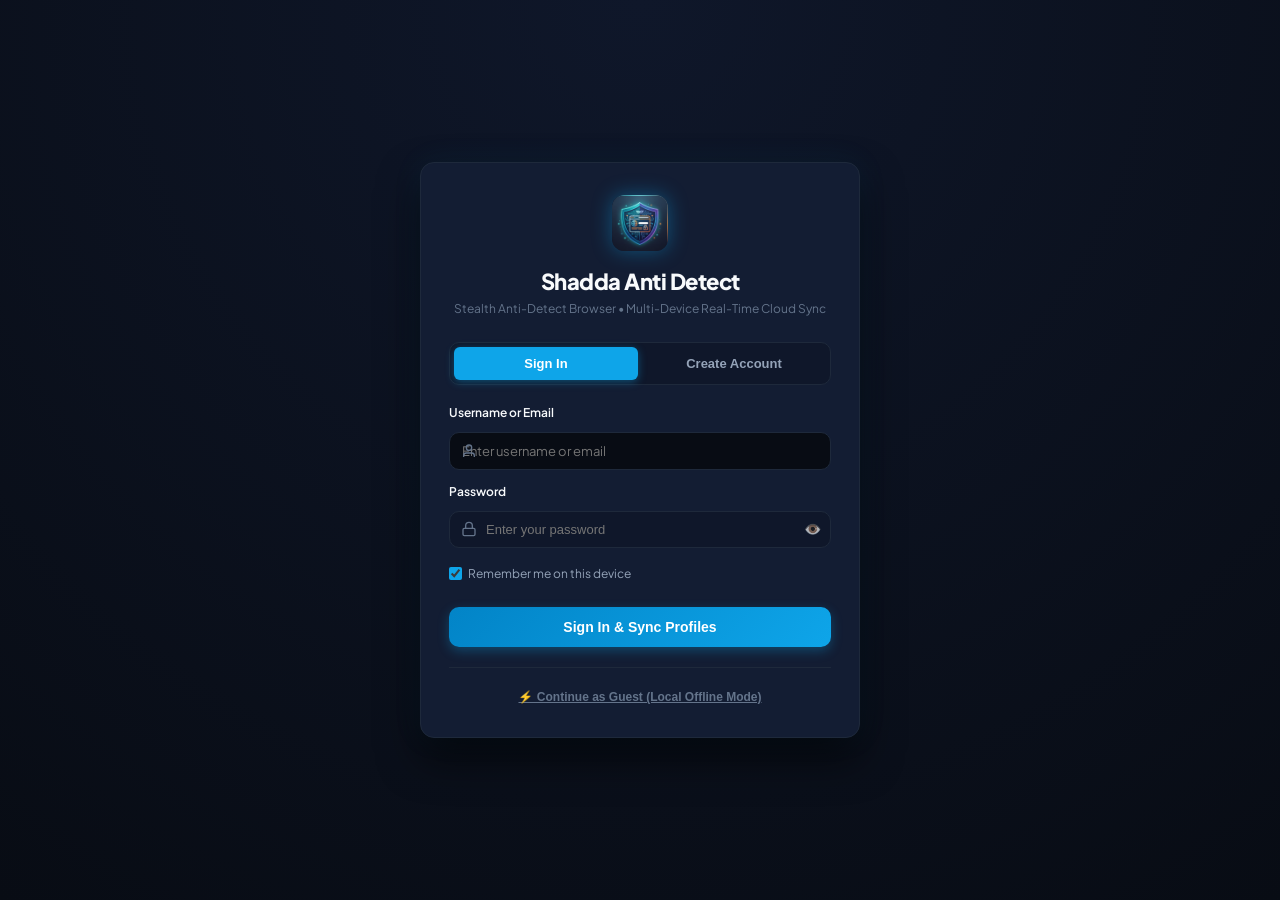
==== commit 1203e223: "feat(android): full working in-app anti-detect browser, bridge, local APK download & direct mirrors" ====
--- a/android/app/src/main/assets/static/index.html
+++ b/android/app/src/main/assets/static/index.html
@@ -143,6 +143,11 @@
         <button class="btn-secondary" id="btnCountryProxiesHub" style="display: flex; align-items: center; gap: 8px; padding: 8px 14px; background: var(--bg-card); border: 1px solid var(--border-color); border-radius: var(--radius-md); color: var(--text-primary); font-size: 13px; font-weight: 600; cursor: pointer;" title="Explore & Test Live Country Proxies (Pakistan, India, USA, UK, Germany, Philippines, Russia, etc.)">
           <span style="font-size: 16px;">🌍</span>
           <span>Country Proxies</span>
+        </button>
+
+        <button class="btn-secondary" id="btnDownloadApkNav" style="display: flex; align-items: center; gap: 8px; padding: 8px 14px; background: rgba(16, 185, 129, 0.12); border: 1px solid rgba(16, 185, 129, 0.35); border-radius: var(--radius-md); color: #34d399; font-size: 13px; font-weight: 700; cursor: pointer;" title="Download Full Working Android APK">
+          <span style="font-size: 15px;">📲</span>
+          <span>Android APK</span>
         </button>
 
         <button class="btn-secondary" id="btnGithubAccounts" style="display: flex; align-items: center; gap: 8px; padding: 8px 14px; background: var(--bg-card); border: 1px solid var(--border-color); border-radius: var(--radius-md); color: var(--text-primary); font-size: 13px; font-weight: 600; cursor: pointer;">
@@ -983,6 +988,79 @@
         </div>
       </div>
     </div>
+  <!-- Modal: Android APK Download -->
+  <div class="modal-overlay" id="apkDownloadModal" style="display: none;">
+    <div class="modal-card" style="max-width: 620px; width: 95%;">
+      <div class="modal-header" style="border-bottom: 1px solid rgba(255,255,255,0.08); padding-bottom: 14px;">
+        <div>
+          <h3 style="display: flex; align-items: center; gap: 8px; margin: 0; color: #34d399;">
+            <span style="font-size: 20px;">📲</span>
+            <span>Download Shadda Anti Detect for Android</span>
+          </h3>
+          <p style="font-size: 12px; color: var(--text-muted); margin: 4px 0 0 0;">
+            v0.3 Standalone APK with in-app Anti-Detect Browser, custom User-Agents, and proxy support.
+          </p>
+        </div>
+        <button type="button" class="btn-icon" id="btnCloseApkModal" style="cursor: pointer;">&times;</button>
+      </div>
+
+      <div class="modal-body" style="padding: 18px 20px;">
+        <!-- Option 1: Direct Local PC Download -->
+        <div style="background: rgba(16, 185, 129, 0.08); border: 1px solid rgba(16, 185, 129, 0.3); border-radius: 10px; padding: 14px 16px; margin-bottom: 14px;">
+          <div style="display: flex; justify-content: space-between; align-items: center; margin-bottom: 8px;">
+            <span style="font-size: 13px; font-weight: 700; color: #34d399; display: flex; align-items: center; gap: 6px;">
+              <span>⚡</span> Option 1: Direct Local PC Download (Fastest)
+            </span>
+            <span style="font-size: 11px; background: rgba(16, 185, 129, 0.2); color: #34d399; padding: 2px 8px; border-radius: 4px; font-weight: 700;">6.6 MB • Offline Ready</span>
+          </div>
+          <p style="font-size: 12px; color: var(--text-secondary); margin: 0 0 12px 0; line-height: 1.4;">
+            Downloads directly from your local computer without internet throttling or redirects.
+          </p>
+          <a href="/download/apk" download="Shadda-Anti-Detect.apk" class="btn-primary" style="display: flex; align-items: center; justify-content: center; gap: 8px; text-decoration: none; padding: 10px 16px; background: #10b981; font-weight: 700;">
+            <span>⬇️</span> Download Shadda-Anti-Detect.apk Directly
+          </a>
+        </div>
+
+        <!-- Option 2: Mobile Phone over Wi-Fi -->
+        <div style="background: rgba(14, 165, 233, 0.06); border: 1px solid rgba(14, 165, 233, 0.25); border-radius: 10px; padding: 14px 16px; margin-bottom: 14px;">
+          <div style="display: flex; justify-content: space-between; align-items: center; margin-bottom: 8px;">
+            <span style="font-size: 13px; font-weight: 700; color: #38bdf8; display: flex; align-items: center; gap: 6px;">
+              <span>📶</span> Option 2: Open on Android Phone (Same Wi-Fi)
+            </span>
+          </div>
+          <p style="font-size: 12px; color: var(--text-secondary); margin: 0 0 8px 0; line-height: 1.4;">
+            Enter this URL into Chrome on your Android mobile connected to the same Wi-Fi:
+          </p>
+          <div style="display: flex; gap: 8px; align-items: center;">
+            <input type="text" id="apkLocalWifiUrl" readonly style="font-family: 'JetBrains Mono', monospace; font-size: 12px; font-weight: 600; color: #38bdf8; background: rgba(0,0,0,0.3); border: 1px solid rgba(255,255,255,0.1); border-radius: 6px; padding: 8px 10px; flex: 1;" value="http://127.0.0.1:5055/download/apk">
+            <button type="button" id="btnCopyApkWifiUrl" class="btn-secondary" style="padding: 8px 12px; font-size: 12px; cursor: pointer;">
+              📋 Copy
+            </button>
+          </div>
+        </div>
+
+        <!-- Option 3: Cloud Mirrors -->
+        <div style="background: rgba(255, 255, 255, 0.02); border: 1px solid var(--border-color); border-radius: 10px; padding: 14px 16px; margin-bottom: 14px;">
+          <span style="font-size: 12.5px; font-weight: 700; color: var(--text-primary); display: block; margin-bottom: 10px;">
+            🌐 Option 3: Cloud Mirrors (GitHub Direct)
+          </span>
+          <div style="display: flex; gap: 10px; flex-wrap: wrap;">
+            <a href="https://github.com/sciencefiction879-cmyk/shadda-antidetect/releases/download/v0.3/Shadda-Anti-Detect.apk" target="_blank" class="btn-secondary" style="font-size: 12px; text-decoration: none; padding: 8px 12px;">
+              🔗 GitHub Release Mirror
+            </a>
+            <a href="https://raw.githubusercontent.com/sciencefiction879-cmyk/shadda-antidetect/main/dist/Shadda-Anti-Detect.apk" target="_blank" class="btn-secondary" style="font-size: 12px; text-decoration: none; padding: 8px 12px;">
+              ⚡ Raw Git Direct Mirror
+            </a>
+          </div>
+        </div>
+
+        <!-- Installation Instructions -->
+        <div style="font-size: 11.5px; color: var(--text-muted); line-height: 1.5; padding: 10px 14px; background: rgba(0,0,0,0.2); border-radius: 8px;">
+          <strong style="color: var(--text-primary);">💡 Android Installation Tip:</strong>
+          Agar Chrome "File might be harmful" ka warning de tou <strong>"Download anyway"</strong> par click karein. Phir notification par tap karke <strong>"Install"</strong> karein.
+        </div>
+      </div>
+    </div>
   </div>
 
   <script src="app.js"></script>
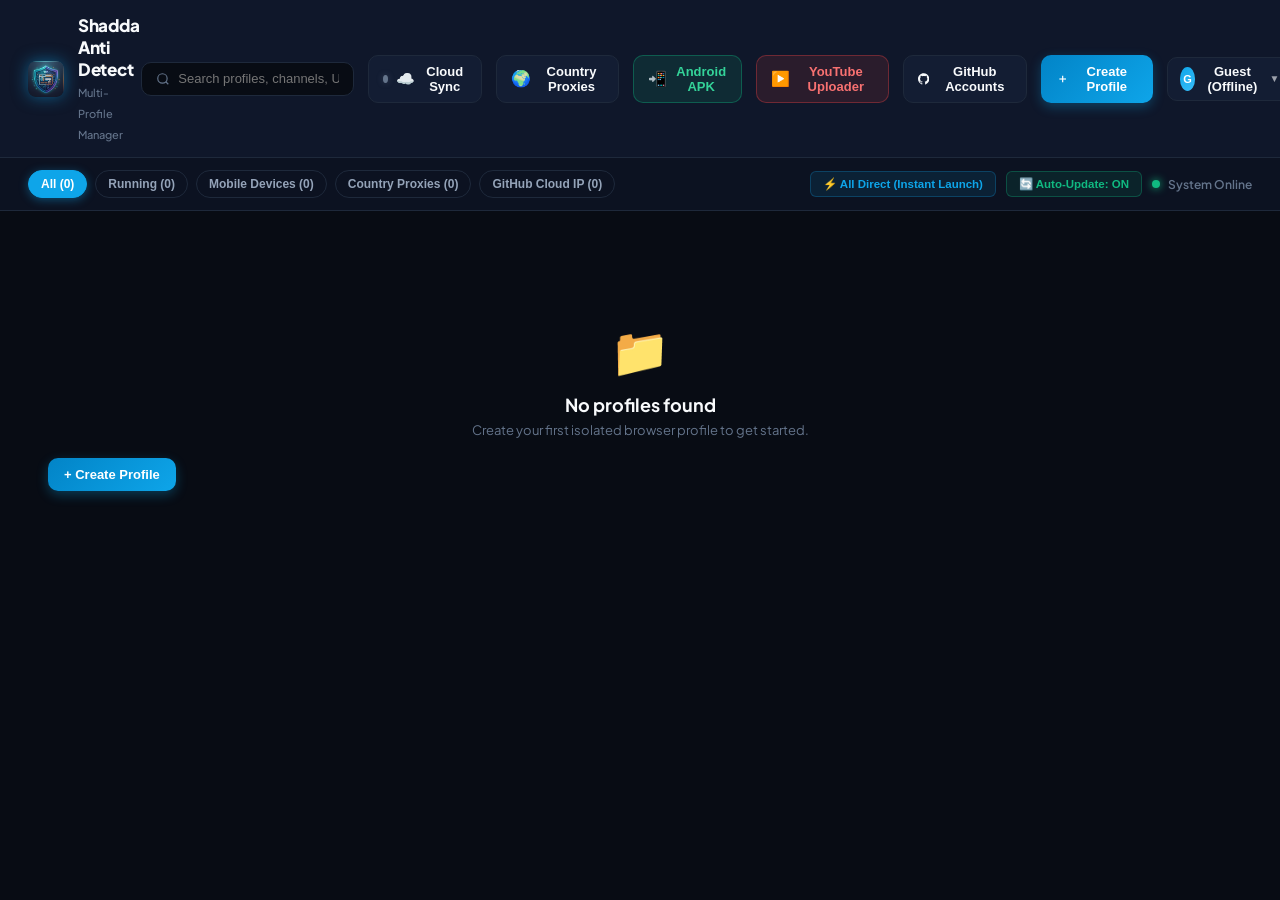
==== commit 18ffe787: "feat(youtube): add optional YouTube Cloud Uploader & GitHub Automation module" ====
--- a/android/app/src/main/assets/static/index.html
+++ b/android/app/src/main/assets/static/index.html
@@ -10,6 +10,7 @@
   <link href="https://fonts.googleapis.com/css2?family=Plus+Jakarta+Sans:wght@400;500;600;700;800&family=JetBrains+Mono:wght@400;500;700&display=swap" rel="stylesheet">
   <link rel="stylesheet" href="app.css">
 </head>
+<body>
   <!-- Auth Screen: User Login & Registration -->
   <div id="authScreen" class="auth-screen" style="display: none;">
     <div class="auth-card">
@@ -148,6 +149,11 @@
         <button class="btn-secondary" id="btnDownloadApkNav" style="display: flex; align-items: center; gap: 8px; padding: 8px 14px; background: rgba(16, 185, 129, 0.12); border: 1px solid rgba(16, 185, 129, 0.35); border-radius: var(--radius-md); color: #34d399; font-size: 13px; font-weight: 700; cursor: pointer;" title="Download Full Working Android APK">
           <span style="font-size: 15px;">📲</span>
           <span>Android APK</span>
+        </button>
+
+        <button class="btn-secondary" id="btnYoutubeUploaderNav" style="display: flex; align-items: center; gap: 8px; padding: 8px 14px; background: rgba(239, 68, 68, 0.12); border: 1px solid rgba(239, 68, 68, 0.35); border-radius: var(--radius-md); color: #f87171; font-size: 13px; font-weight: 700; cursor: pointer;" title="Optional YouTube Cloud Uploader & GitHub Automation">
+          <span style="font-size: 15px;">▶️</span>
+          <span>YouTube Uploader</span>
         </button>
 
         <button class="btn-secondary" id="btnGithubAccounts" style="display: flex; align-items: center; gap: 8px; padding: 8px 14px; background: var(--bg-card); border: 1px solid var(--border-color); border-radius: var(--radius-md); color: var(--text-primary); font-size: 13px; font-weight: 600; cursor: pointer;">
@@ -1048,7 +1054,7 @@
             <a href="https://github.com/sciencefiction879-cmyk/shadda-antidetect/releases/download/v0.3/Shadda-Anti-Detect.apk" target="_blank" class="btn-secondary" style="font-size: 12px; text-decoration: none; padding: 8px 12px;">
               🔗 GitHub Release Mirror
             </a>
-            <a href="https://raw.githubusercontent.com/sciencefiction879-cmyk/shadda-antidetect/main/dist/Shadda-Anti-Detect.apk" target="_blank" class="btn-secondary" style="font-size: 12px; text-decoration: none; padding: 8px 12px;">
+            <a href="https://raw.githubusercontent.com/sciencefiction879-cmyk/shadda-antidetect/main/releases/Shadda-Anti-Detect.apk" target="_blank" class="btn-secondary" style="font-size: 12px; text-decoration: none; padding: 8px 12px;">
               ⚡ Raw Git Direct Mirror
             </a>
           </div>
@@ -1061,6 +1067,205 @@
         </div>
       </div>
     </div>
+  <!-- Modal: Optional YouTube Cloud Uploader & GitHub Automation -->
+  <div class="modal-overlay" id="youtubeUploaderModal" style="display: none;">
+    <div class="modal-card" style="max-width: 820px; width: 95%; max-height: 90vh; display: flex; flex-direction: column;">
+      <div class="modal-header" style="flex-shrink: 0; border-bottom: 1px solid var(--border-color); padding: 18px 24px;">
+        <div style="display: flex; align-items: center; gap: 12px;">
+          <div style="width: 40px; height: 40px; border-radius: 10px; background: rgba(239, 68, 68, 0.15); border: 1px solid rgba(239, 68, 68, 0.3); display: flex; align-items: center; justify-content: center; font-size: 20px;">
+            ▶️
+          </div>
+          <div>
+            <div style="display: flex; align-items: center; gap: 8px;">
+              <h3 style="margin: 0; font-size: 17px; font-weight: 800; color: var(--text-primary);">YouTube Cloud Uploader</h3>
+              <span style="font-size: 10px; font-weight: 700; background: rgba(16, 185, 129, 0.15); color: #34d399; border: 1px solid rgba(16, 185, 129, 0.3); padding: 2px 8px; border-radius: 999px; text-transform: uppercase;">Optional Cloud Engine</span>
+            </div>
+            <p style="margin: 3px 0 0 0; font-size: 12px; color: var(--text-muted);">
+              Automated video downloads (MEGA / Drive) and YouTube uploads running on free GitHub Actions runners.
+            </p>
+          </div>
+        </div>
+        <button type="button" class="modal-close" id="btnYoutubeUploaderClose">&times;</button>
+      </div>
+
+      <div class="modal-body" style="padding: 20px 24px; overflow-y: auto; flex: 1;">
+        <!-- Status & Quick Trigger Strip -->
+        <div style="background: rgba(255, 255, 255, 0.03); border: 1px solid var(--border-color); border-radius: var(--radius-md); padding: 14px 16px; margin-bottom: 20px; display: flex; justify-content: space-between; align-items: center; flex-wrap: wrap; gap: 12px;">
+          <div style="display: flex; align-items: center; gap: 10px;">
+            <span id="ytConnStatusDot" style="width: 10px; height: 10px; border-radius: 50%; background: #64748b; display: inline-block;"></span>
+            <div>
+              <div id="ytConnStatusText" style="font-size: 13px; font-weight: 700; color: var(--text-primary);">
+                Checking GitHub Connection...
+              </div>
+              <div id="ytConnDetails" style="font-size: 11.5px; color: var(--text-muted);">
+                Repo: <code id="lblYtRepo">sciencefiction879-cmyk/youtube-automation-with-github</code>
+              </div>
+            </div>
+          </div>
+          <div style="display: flex; gap: 8px;">
+            <button type="button" id="btnTestYtGithub" class="btn-secondary" style="font-size: 12px; padding: 6px 12px;">
+              🔍 Test Connection
+            </button>
+            <a id="btnOpenYtActions" href="https://github.com/sciencefiction879-cmyk/youtube-automation-with-github/actions" target="_blank" class="btn-secondary" style="font-size: 12px; padding: 6px 12px; text-decoration: none; display: inline-flex; align-items: center; gap: 4px;">
+              <span>GitHub Runs ↗</span>
+            </a>
+          </div>
+        </div>
+
+        <!-- Tab / Sections Form -->
+        <form id="formYoutubeUploader">
+          <!-- 1. GitHub Account & Repo Linking -->
+          <div style="background: rgba(255, 255, 255, 0.02); border: 1px solid var(--border-color); border-radius: var(--radius-md); padding: 16px; margin-bottom: 18px;">
+            <h4 style="font-size: 13px; font-weight: 700; color: var(--accent-cyan); margin: 0 0 12px 0; display: flex; align-items: center; gap: 6px;">
+              <span>🐙 1. GitHub Account & Repository Linking</span>
+            </h4>
+            <div class="form-row">
+              <div class="form-group flex-2">
+                <label style="font-size: 12px;">GitHub Repository (owner/repo) *</label>
+                <input type="text" id="inputYtRepo" placeholder="username/repository" required value="sciencefiction879-cmyk/youtube-automation-with-github">
+              </div>
+              <div class="form-group flex-1">
+                <label style="font-size: 12px;">Workflow File *</label>
+                <input type="text" id="inputYtWorkflow" placeholder="upload.yml" required value="upload.yml">
+              </div>
+              <div class="form-group flex-1">
+                <label style="font-size: 12px;">Branch</label>
+                <input type="text" id="inputYtBranch" placeholder="main" value="main">
+              </div>
+            </div>
+            <div class="form-group" style="margin-bottom: 0;">
+              <label style="font-size: 12px;">Custom Personal Access Token (PAT) (Optional if account connected)</label>
+              <input type="password" id="inputYtToken" placeholder="ghp_... (leave empty to use default connected account)" style="font-family: 'JetBrains Mono', monospace; font-size: 12px;">
+              <span style="font-size: 11px; color: var(--text-muted); margin-top: 4px; display: block;">
+                Requires <code>repo</code> and <code>workflow</code> scopes.
+              </span>
+            </div>
+          </div>
+
+          <!-- 2. Video Cloud Source ("Apna Uploader") -->
+          <div style="background: rgba(255, 255, 255, 0.02); border: 1px solid var(--border-color); border-radius: var(--radius-md); padding: 16px; margin-bottom: 18px;">
+            <h4 style="font-size: 13px; font-weight: 700; color: #f59e0b; margin: 0 0 12px 0; display: flex; align-items: center; gap: 6px;">
+              <span>📁 2. Video Cloud Storage Source ("Apna Uploader")</span>
+            </h4>
+            <div class="form-group">
+              <label style="font-size: 12px;">MEGA Folder URL (Cloud Videos & Shorts)</label>
+              <input type="url" id="inputYtMegaUrl" placeholder="https://mega.nz/folder/..." value="https://mega.nz/folder/OORhyJ4A#hv02IpcssHV3xX6TYvU6Eg">
+              <span style="font-size: 11px; color: var(--text-muted); margin-top: 4px; display: block;">
+                Videos placed in this MEGA folder will be automatically downloaded by the GitHub runner.
+              </span>
+            </div>
+          </div>
+
+          <!-- 3. Custom Scheduling Slots -->
+          <div style="background: rgba(255, 255, 255, 0.02); border: 1px solid var(--border-color); border-radius: var(--radius-md); padding: 16px; margin-bottom: 18px;">
+            <h4 style="font-size: 13px; font-weight: 700; color: #38bdf8; margin: 0 0 12px 0; display: flex; align-items: center; gap: 6px;">
+              <span>⏰ 3. Custom Upload Time Slots (Pakistan / Local Time)</span>
+            </h4>
+            <div class="form-row">
+              <div class="form-group flex-1">
+                <label style="font-size: 12px;">Slot 1 Upload Time (PKT)</label>
+                <input type="time" id="inputYtSlot1" value="19:00">
+                <span style="font-size: 11px; color: var(--text-muted); margin-top: 4px; display: block;">Default: 7:00 PM PKT (14:00 UTC)</span>
+              </div>
+              <div class="form-group flex-1">
+                <label style="font-size: 12px;">Slot 2 Upload Time (PKT)</label>
+                <input type="time" id="inputYtSlot2" value="22:00">
+                <span style="font-size: 11px; color: var(--text-muted); margin-top: 4px; display: block;">Default: 10:00 PM PKT (17:00 UTC)</span>
+              </div>
+              <div class="form-group flex-1">
+                <label style="font-size: 12px;">Timezone</label>
+                <input type="text" id="inputYtTimezone" value="Asia/Karachi (PKT, UTC+5)" readonly style="opacity: 0.8;">
+              </div>
+            </div>
+          </div>
+
+          <!-- 4. YouTube Channel & Metadata Defaults -->
+          <div style="background: rgba(255, 255, 255, 0.02); border: 1px solid var(--border-color); border-radius: var(--radius-md); padding: 16px; margin-bottom: 18px;">
+            <h4 style="font-size: 13px; font-weight: 700; color: #ec4899; margin: 0 0 12px 0; display: flex; align-items: center; gap: 6px;">
+              <span>📺 4. YouTube Channel & Default Metadata</span>
+            </h4>
+            <div class="form-row">
+              <div class="form-group flex-1">
+                <label style="font-size: 12px;">Channel Name</label>
+                <input type="text" id="inputYtChannelName" value="Sci-Fi & 3D Animation Chronicles">
+              </div>
+              <div class="form-group flex-1">
+                <label style="font-size: 12px;">Owner Gmail</label>
+                <input type="email" id="inputYtChannelEmail" value="sciencefiction879@gmail.com">
+              </div>
+              <div class="form-group flex-1">
+                <label style="font-size: 12px;">Default Privacy</label>
+                <select id="selectYtPrivacy">
+                  <option value="public" selected>Public</option>
+                  <option value="unlisted">Unlisted</option>
+                  <option value="private">Private</option>
+                </select>
+              </div>
+            </div>
+            <div class="form-group">
+              <label style="font-size: 12px;">Default Tags (comma separated)</label>
+              <input type="text" id="inputYtTags" value="Sci-Fi, 3D Animation, Shorts, Trending, CGI">
+            </div>
+            <div class="form-group" style="margin-bottom: 0;">
+              <label style="font-size: 12px;">Description Footer</label>
+              <textarea id="inputYtFooter" rows="2" style="font-size: 12px; resize: vertical;">🔔 Subscribe to the channel for more epic 3D Sci-Fi and Animated adventures!</textarea>
+            </div>
+          </div>
+
+          <!-- Save Button Strip -->
+          <div style="display: flex; justify-content: space-between; align-items: center; margin-bottom: 24px;">
+            <div id="ytSaveMsg" style="font-size: 12px; font-weight: 600;"></div>
+            <button type="button" id="btnSaveYtConfig" class="btn-primary" style="padding: 10px 22px;">
+              💾 Save Uploader Settings
+            </button>
+          </div>
+        </form>
+
+        <!-- 5. 1-Click Dispatch & Live Execution Strip -->
+        <div style="background: rgba(239, 68, 68, 0.05); border: 1px solid rgba(239, 68, 68, 0.25); border-radius: var(--radius-md); padding: 18px; margin-bottom: 20px;">
+          <h4 style="font-size: 14px; font-weight: 800; color: #f87171; margin: 0 0 12px 0; display: flex; align-items: center; gap: 8px;">
+            <span>🚀 Instant Upload Dispatcher</span>
+          </h4>
+          <p style="font-size: 12px; color: var(--text-secondary); margin: 0 0 14px 0; line-height: 1.5;">
+            Trigger the cloud workflow immediately right now without waiting for scheduled time. GitHub will download the next video from MEGA and upload it to YouTube.
+          </p>
+          <div style="display: flex; align-items: center; gap: 14px; flex-wrap: wrap;">
+            <div style="display: flex; align-items: center; gap: 8px;">
+              <label style="font-size: 12px; font-weight: 600;">Slot:</label>
+              <select id="selectYtDispatchSlot" style="padding: 6px 12px; font-size: 12px;">
+                <option value="slot1" selected>Slot 1 (7:00 PM PKT)</option>
+                <option value="slot2">Slot 2 (10:00 PM PKT)</option>
+              </select>
+            </div>
+            <label style="display: flex; align-items: center; gap: 6px; font-size: 12px; cursor: pointer;">
+              <input type="checkbox" id="chkYtDryRun">
+              <span>Dry Run (Simulate only)</span>
+            </label>
+            <button type="button" id="btnTriggerYtUpload" class="btn-primary" style="background: #ef4444; border-color: #dc2626; padding: 8px 18px; font-weight: 700;">
+              ⚡ Launch Upload Now (GitHub)
+            </button>
+          </div>
+          <div id="ytDispatchFeedback" style="margin-top: 10px; font-size: 12px;"></div>
+        </div>
+
+        <!-- 6. Live Workflow Runs List -->
+        <div>
+          <div style="display: flex; justify-content: space-between; align-items: center; margin-bottom: 10px;">
+            <h4 style="font-size: 13px; font-weight: 700; color: var(--text-primary); margin: 0;">
+              📊 Recent GitHub Actions Workflow Runs
+            </h4>
+            <button type="button" id="btnRefreshYtRuns" class="btn-text" style="font-size: 11.5px; color: var(--accent-cyan); cursor: pointer; background: transparent; border: none;">
+              🔄 Refresh Runs
+            </button>
+          </div>
+          <div id="ytWorkflowRunsList" style="display: flex; flex-direction: column; gap: 8px;">
+            <div style="padding: 14px; text-align: center; color: var(--text-muted); font-size: 12px;">
+              Loading recent workflow history...
+            </div>
+          </div>
+        </div>
+      </div>
+    </div>
   </div>
 
   <script src="app.js"></script>
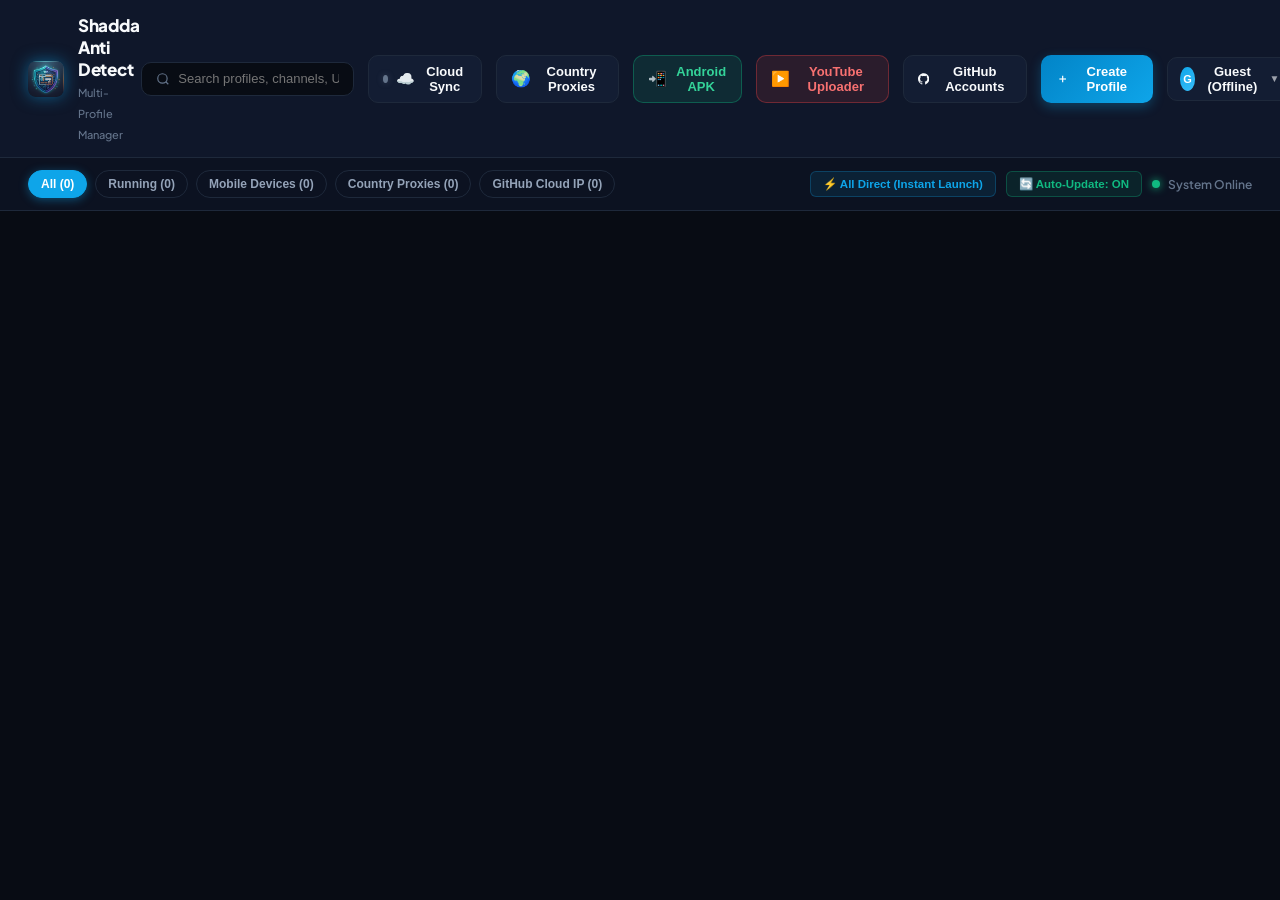
==== commit 60d94294: "Fix dashboard blank screen bug, expand Permanent Proxy Pool to 184 proxies across all 34 countries" ====
--- a/android/app/src/main/assets/static/index.html
+++ b/android/app/src/main/assets/static/index.html
@@ -3,12 +3,12 @@
 <head>
   <meta charset="UTF-8">
   <meta name="viewport" content="width=device-width, initial-scale=1.0">
-  <title>Shadda Anti Detect v0.2 — Multi-Profile Browser</title>
+  <title>Shadda Anti Detect v0.3 — Multi-Profile Browser</title>
   <link rel="icon" type="image/x-icon" href="/favicon.ico">
   <link rel="preconnect" href="https://fonts.googleapis.com">
   <link rel="preconnect" href="https://fonts.gstatic.com" crossorigin>
   <link href="https://fonts.googleapis.com/css2?family=Plus+Jakarta+Sans:wght@400;500;600;700;800&family=JetBrains+Mono:wght@400;500;700&display=swap" rel="stylesheet">
-  <link rel="stylesheet" href="app.css">
+  <link rel="stylesheet" href="app.css?v=0.3.3">
 </head>
 <body>
   <!-- Auth Screen: User Login & Registration -->
@@ -1268,6 +1268,6 @@
     </div>
   </div>
 
-  <script src="app.js"></script>
+  <script src="app.js?v=0.3.3"></script>
 </body>
 </html>
